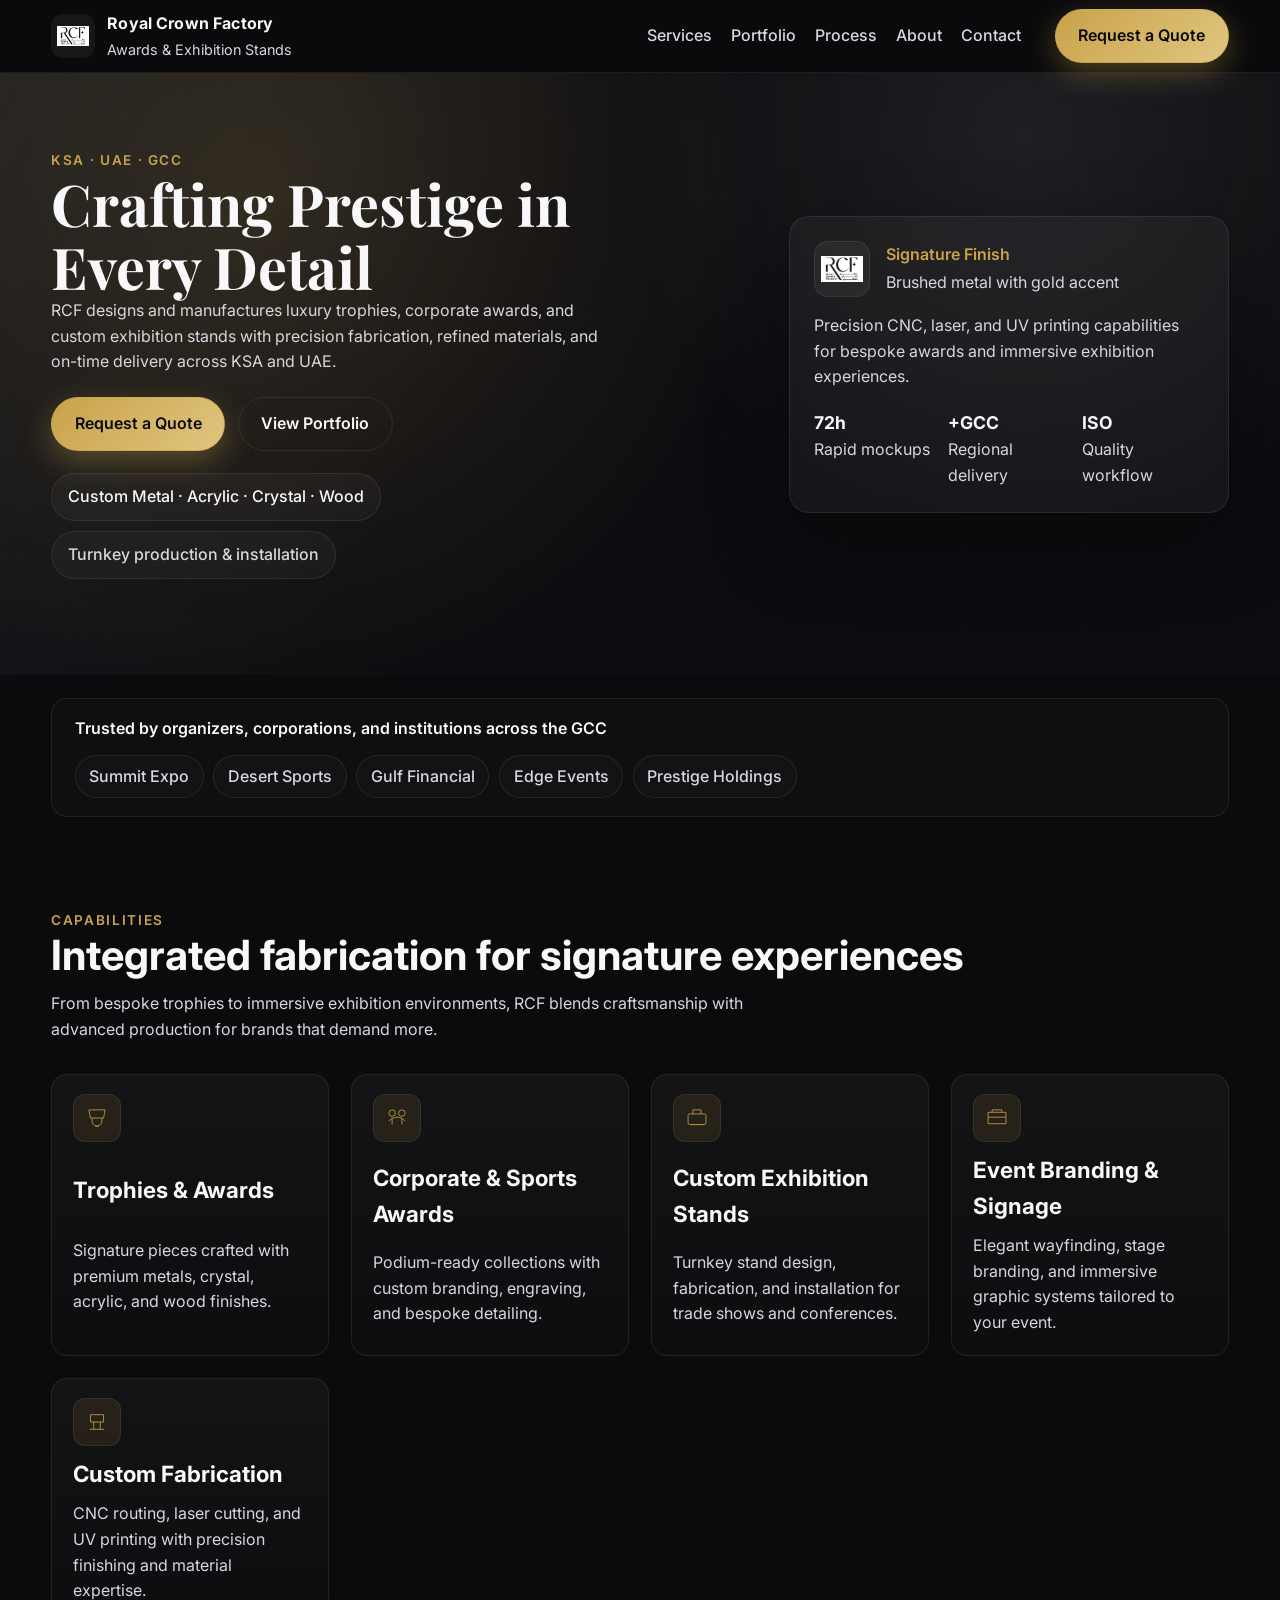
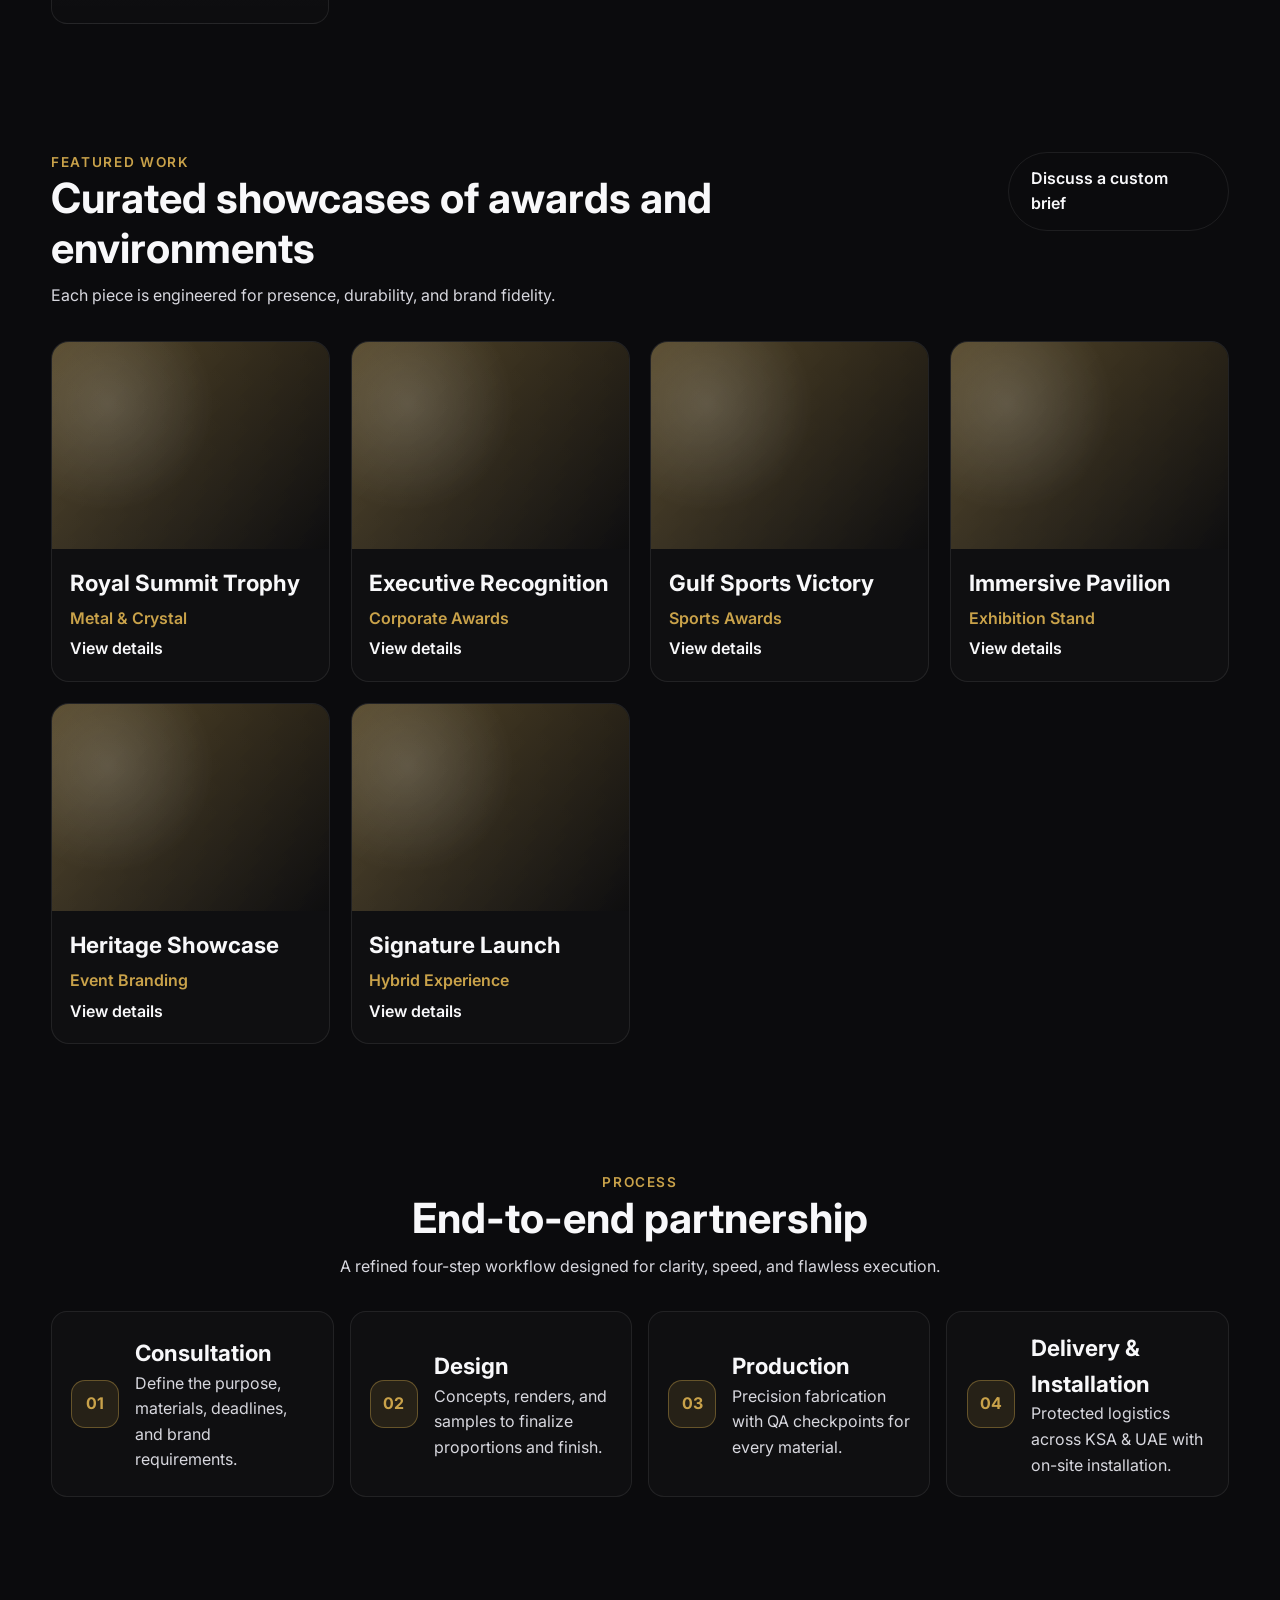
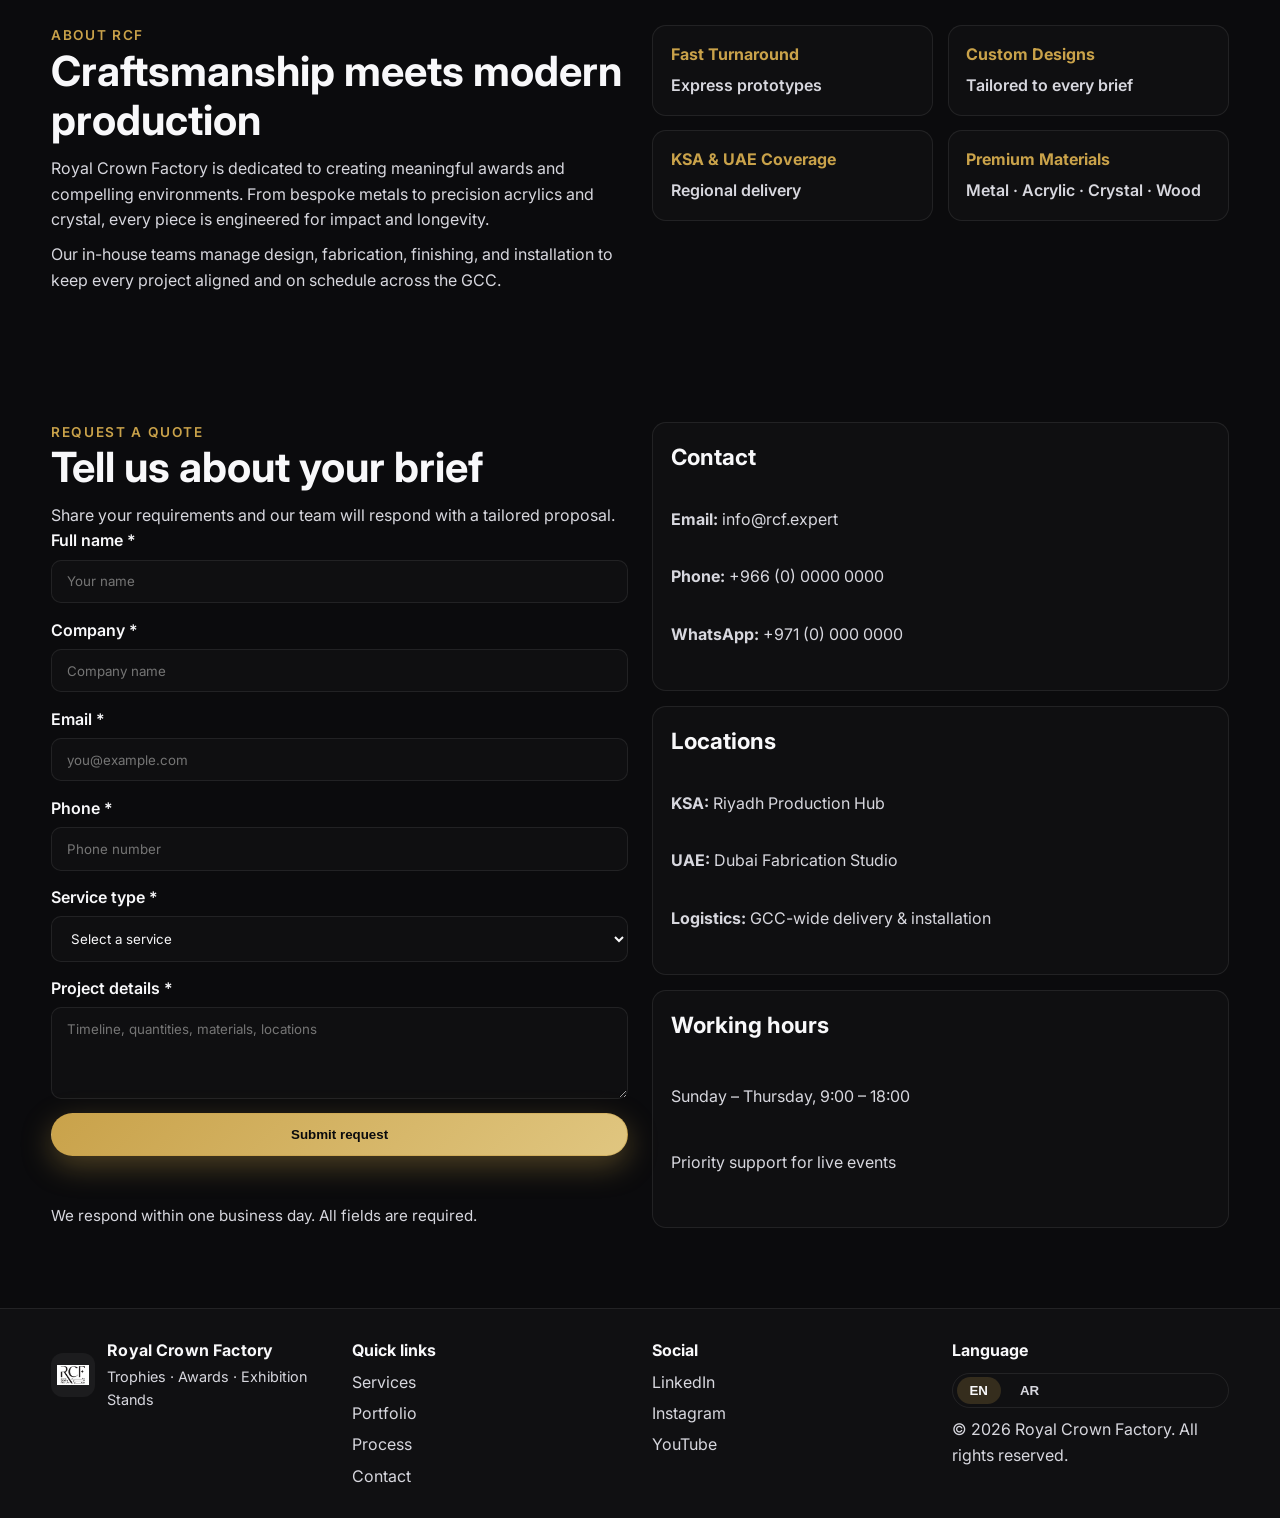
==== index.html @ 003d6a90 "Add files via upload" ====
<!DOCTYPE html>
<html lang="en">
<head>
  <meta charset="UTF-8">
  <meta name="viewport" content="width=device-width, initial-scale=1.0">
  <title>Royal Crown Factory | Premium Awards & Exhibition Stands</title>
  <meta name="description" content="Royal Crown Factory crafts luxury trophies, awards, and custom exhibition stands across KSA and UAE with precision fabrication.">
  <meta property="og:title" content="Royal Crown Factory">
  <meta property="og:description" content="Luxury trophies, awards, exhibition stands, and bespoke fabrication for prestigious brands.">
  <meta property="og:type" content="website">
  <link rel="preconnect" href="https://fonts.googleapis.com">
  <link rel="preconnect" href="https://fonts.gstatic.com" crossorigin>
  <link href="https://fonts.googleapis.com/css2?family=Inter:wght@400;500;600&family=Playfair+Display:wght@600;700&display=swap" rel="stylesheet">
  <link rel="stylesheet" href="styles.css">
</head>
<body>
  <header class="site-header" id="top">
    <div class="container nav-container">
      <div class="brand">
        <img src="logo_RCF.PNG" alt="Royal Crown Factory logo" class="brand__logo">
        <div class="brand__text">
          <span class="brand__name">Royal Crown Factory</span>
          <span class="brand__tagline">Awards & Exhibition Stands</span>
        </div>
      </div>
      <button class="nav-toggle" aria-expanded="false" aria-controls="primary-nav" aria-label="Toggle navigation">
        <span class="nav-toggle__bar"></span>
        <span class="nav-toggle__bar"></span>
        <span class="nav-toggle__bar"></span>
      </button>
      <nav class="primary-nav" id="primary-nav" aria-label="Main navigation">
        <ul class="nav__list">
          <li><a href="#services">Services</a></li>
          <li><a href="#portfolio">Portfolio</a></li>
          <li><a href="#process">Process</a></li>
          <li><a href="#about">About</a></li>
          <li><a href="#contact">Contact</a></li>
        </ul>
        <a class="btn btn--primary nav-cta" href="#contact">Request a Quote</a>
      </nav>
    </div>
    <div class="nav-overlay" hidden></div>
  </header>

  <main>
    <section class="hero">
      <div class="container hero__layout">
        <div class="hero__content">
          <div class="eyebrow">KSA · UAE · GCC</div>
          <h1>Crafting Prestige in Every Detail</h1>
          <p>RCF designs and manufactures luxury trophies, corporate awards, and custom exhibition stands with precision fabrication, refined materials, and on-time delivery across KSA and UAE.</p>
          <div class="hero__actions">
            <a href="#contact" class="btn btn--primary">Request a Quote</a>
            <a href="#portfolio" class="btn btn--ghost">View Portfolio</a>
          </div>
          <div class="hero__badges">
            <span class="badge">Custom Metal · Acrylic · Crystal · Wood</span>
            <span class="badge badge--muted">Turnkey production & installation</span>
          </div>
        </div>
        <div class="hero__visual">
          <div class="hero-card">
            <div class="hero-card__header">
              <div class="hero-card__logo">
                <img src="logo_RCF.PNG" alt="RCF mark">
              </div>
              <div>
                <p class="label">Signature Finish</p>
                <p class="subtext">Brushed metal with gold accent</p>
              </div>
            </div>
            <div class="hero-card__body">
              <p>Precision CNC, laser, and UV printing capabilities for bespoke awards and immersive exhibition experiences.</p>
              <div class="metrics">
                <div>
                  <span class="metric__value">72h</span>
                  <span class="metric__label">Rapid mockups</span>
                </div>
                <div>
                  <span class="metric__value">+GCC</span>
                  <span class="metric__label">Regional delivery</span>
                </div>
                <div>
                  <span class="metric__value">ISO</span>
                  <span class="metric__label">Quality workflow</span>
                </div>
              </div>
            </div>
          </div>
        </div>
      </div>
    </section>

    <section class="clients">
      <div class="container">
        <div class="clients__strip">
          <p class="clients__title">Trusted by organizers, corporations, and institutions across the GCC</p>
          <div class="clients__logos" aria-label="Client logos">
            <span class="logo-pill">Summit Expo</span>
            <span class="logo-pill">Desert Sports</span>
            <span class="logo-pill">Gulf Financial</span>
            <span class="logo-pill">Edge Events</span>
            <span class="logo-pill">Prestige Holdings</span>
          </div>
        </div>
      </div>
    </section>

    <section class="services" id="services">
      <div class="container section__header">
        <div>
          <p class="eyebrow">Capabilities</p>
          <h2>Integrated fabrication for signature experiences</h2>
          <p class="section__lede">From bespoke trophies to immersive exhibition environments, RCF blends craftsmanship with advanced production for brands that demand more.</p>
        </div>
      </div>
      <div class="container services__grid">
        <article class="service-card">
          <div class="service-icon" aria-hidden="true">
            <svg viewBox="0 0 64 64" role="presentation"><path d="M12 12h40l-4 20H16l-4-20z" fill="none" stroke="currentColor" stroke-width="2"/><path d="M20 32v8a12 12 0 0 0 24 0v-8" fill="none" stroke="currentColor" stroke-width="2"/><path d="M28 52h8" stroke="currentColor" stroke-width="2"/></svg>
          </div>
          <h3>Trophies & Awards</h3>
          <p>Signature pieces crafted with premium metals, crystal, acrylic, and wood finishes.</p>
        </article>
        <article class="service-card">
          <div class="service-icon" aria-hidden="true">
            <svg viewBox="0 0 64 64" role="presentation"><circle cx="20" cy="20" r="8" fill="none" stroke="currentColor" stroke-width="2"/><circle cx="44" cy="20" r="8" fill="none" stroke="currentColor" stroke-width="2"/><path d="M12 40c4-6 12-10 20-10s16 4 20 10" fill="none" stroke="currentColor" stroke-width="2"/><path d="M20 32v16m24-16v16" stroke="currentColor" stroke-width="2"/></svg>
          </div>
          <h3>Corporate & Sports Awards</h3>
          <p>Podium-ready collections with custom branding, engraving, and bespoke detailing.</p>
        </article>
        <article class="service-card">
          <div class="service-icon" aria-hidden="true">
            <svg viewBox="0 0 64 64" role="presentation"><rect x="10" y="22" width="44" height="26" rx="4" fill="none" stroke="currentColor" stroke-width="2"/><path d="M22 22V12h20v10" fill="none" stroke="currentColor" stroke-width="2"/><path d="M14 48h36v4H14z" fill="currentColor" opacity="0.12"/></svg>
          </div>
          <h3>Custom Exhibition Stands</h3>
          <p>Turnkey stand design, fabrication, and installation for trade shows and conferences.</p>
        </article>
        <article class="service-card">
          <div class="service-icon" aria-hidden="true">
            <svg viewBox="0 0 64 64" role="presentation"><path d="M10 18h44v28H10z" fill="none" stroke="currentColor" stroke-width="2"/><path d="M20 18v-6h24v6" fill="none" stroke="currentColor" stroke-width="2"/><path d="M10 30h44" stroke="currentColor" stroke-width="2"/></svg>
          </div>
          <h3>Event Branding & Signage</h3>
          <p>Elegant wayfinding, stage branding, and immersive graphic systems tailored to your event.</p>
        </article>
        <article class="service-card">
          <div class="service-icon" aria-hidden="true">
            <svg viewBox="0 0 64 64" role="presentation"><path d="M16 14h32v18H16z" fill="none" stroke="currentColor" stroke-width="2"/><path d="M24 32v18m16-18v18" stroke="currentColor" stroke-width="2"/><path d="M14 50h36" stroke="currentColor" stroke-width="2"/></svg>
          </div>
          <h3>Custom Fabrication</h3>
          <p>CNC routing, laser cutting, and UV printing with precision finishing and material expertise.</p>
        </article>
      </div>
    </section>

    <section class="portfolio" id="portfolio">
      <div class="container section__header">
        <div>
          <p class="eyebrow">Featured Work</p>
          <h2>Curated showcases of awards and environments</h2>
          <p class="section__lede">Each piece is engineered for presence, durability, and brand fidelity.</p>
        </div>
        <a class="btn btn--ghost" href="#contact">Discuss a custom brief</a>
      </div>
      <div class="container portfolio__grid">
        <article class="portfolio-card">
          <div class="portfolio-card__image" data-title="Royal Summit Trophy" aria-hidden="true"></div>
          <div class="portfolio-card__content">
            <h3>Royal Summit Trophy</h3>
            <p class="category">Metal & Crystal</p>
            <a href="#" class="link">View details</a>
          </div>
        </article>
        <article class="portfolio-card">
          <div class="portfolio-card__image" data-title="Executive Recognition" aria-hidden="true"></div>
          <div class="portfolio-card__content">
            <h3>Executive Recognition</h3>
            <p class="category">Corporate Awards</p>
            <a href="#" class="link">View details</a>
          </div>
        </article>
        <article class="portfolio-card">
          <div class="portfolio-card__image" data-title="Gulf Sports Victory" aria-hidden="true"></div>
          <div class="portfolio-card__content">
            <h3>Gulf Sports Victory</h3>
            <p class="category">Sports Awards</p>
            <a href="#" class="link">View details</a>
          </div>
        </article>
        <article class="portfolio-card">
          <div class="portfolio-card__image" data-title="Immersive Pavilion" aria-hidden="true"></div>
          <div class="portfolio-card__content">
            <h3>Immersive Pavilion</h3>
            <p class="category">Exhibition Stand</p>
            <a href="#" class="link">View details</a>
          </div>
        </article>
        <article class="portfolio-card">
          <div class="portfolio-card__image" data-title="Heritage Showcase" aria-hidden="true"></div>
          <div class="portfolio-card__content">
            <h3>Heritage Showcase</h3>
            <p class="category">Event Branding</p>
            <a href="#" class="link">View details</a>
          </div>
        </article>
        <article class="portfolio-card">
          <div class="portfolio-card__image" data-title="Signature Launch" aria-hidden="true"></div>
          <div class="portfolio-card__content">
            <h3>Signature Launch</h3>
            <p class="category">Hybrid Experience</p>
            <a href="#" class="link">View details</a>
          </div>
        </article>
      </div>
    </section>

    <section class="process" id="process">
      <div class="container section__header section__header--center">
        <div>
          <p class="eyebrow">Process</p>
          <h2>End-to-end partnership</h2>
          <p class="section__lede">A refined four-step workflow designed for clarity, speed, and flawless execution.</p>
        </div>
      </div>
      <div class="container process__timeline">
        <article class="process-step">
          <div class="step-number">01</div>
          <div class="step-body">
            <h3>Consultation</h3>
            <p>Define the purpose, materials, deadlines, and brand requirements.</p>
          </div>
        </article>
        <article class="process-step">
          <div class="step-number">02</div>
          <div class="step-body">
            <h3>Design</h3>
            <p>Concepts, renders, and samples to finalize proportions and finish.</p>
          </div>
        </article>
        <article class="process-step">
          <div class="step-number">03</div>
          <div class="step-body">
            <h3>Production</h3>
            <p>Precision fabrication with QA checkpoints for every material.</p>
          </div>
        </article>
        <article class="process-step">
          <div class="step-number">04</div>
          <div class="step-body">
            <h3>Delivery & Installation</h3>
            <p>Protected logistics across KSA & UAE with on-site installation.</p>
          </div>
        </article>
      </div>
    </section>

    <section class="about" id="about">
      <div class="container about__grid">
        <div>
          <p class="eyebrow">About RCF</p>
          <h2>Craftsmanship meets modern production</h2>
          <p class="section__lede">Royal Crown Factory is dedicated to creating meaningful awards and compelling environments. From bespoke metals to precision acrylics and crystal, every piece is engineered for impact and longevity.</p>
          <p class="section__lede">Our in-house teams manage design, fabrication, finishing, and installation to keep every project aligned and on schedule across the GCC.</p>
        </div>
        <div class="about__stats">
          <div class="stat-card">
            <span class="stat__label">Fast Turnaround</span>
            <span class="stat__value">Express prototypes</span>
          </div>
          <div class="stat-card">
            <span class="stat__label">Custom Designs</span>
            <span class="stat__value">Tailored to every brief</span>
          </div>
          <div class="stat-card">
            <span class="stat__label">KSA & UAE Coverage</span>
            <span class="stat__value">Regional delivery</span>
          </div>
          <div class="stat-card">
            <span class="stat__label">Premium Materials</span>
            <span class="stat__value">Metal · Acrylic · Crystal · Wood</span>
          </div>
        </div>
      </div>
    </section>

    <section class="contact" id="contact">
      <div class="container contact__grid">
        <div>
          <p class="eyebrow">Request a Quote</p>
          <h2>Tell us about your brief</h2>
          <p class="section__lede">Share your requirements and our team will respond with a tailored proposal.</p>
          <form id="quote-form" novalidate>
            <div class="form__group">
              <label for="name">Full name *</label>
              <input type="text" id="name" name="name" required placeholder="Your name">
            </div>
            <div class="form__group">
              <label for="company">Company *</label>
              <input type="text" id="company" name="company" required placeholder="Company name">
            </div>
            <div class="form__group">
              <label for="email">Email *</label>
              <input type="email" id="email" name="email" required placeholder="you@example.com">
            </div>
            <div class="form__group">
              <label for="phone">Phone *</label>
              <input type="tel" id="phone" name="phone" required placeholder="Phone number">
            </div>
            <div class="form__group">
              <label for="service">Service type *</label>
              <select id="service" name="service" required>
                <option value="">Select a service</option>
                <option>Trophies & Awards</option>
                <option>Corporate & Sports Awards</option>
                <option>Custom Exhibition Stands</option>
                <option>Event Branding & Signage</option>
                <option>Custom Fabrication</option>
              </select>
            </div>
            <div class="form__group">
              <label for="message">Project details *</label>
              <textarea id="message" name="message" rows="4" required placeholder="Timeline, quantities, materials, locations"></textarea>
            </div>
            <button type="submit" class="btn btn--primary">Submit request</button>
            <p class="form__status" role="status" aria-live="polite"></p>
            <p class="form__note">We respond within one business day. All fields are required.</p>
          </form>
        </div>
        <div class="contact__info">
          <div class="info-card">
            <h3>Contact</h3>
            <p><strong>Email:</strong> info@rcf.expert</p>
            <p><strong>Phone:</strong> +966 (0) 0000 0000</p>
            <p><strong>WhatsApp:</strong> +971 (0) 000 0000</p>
          </div>
          <div class="info-card">
            <h3>Locations</h3>
            <p><strong>KSA:</strong> Riyadh Production Hub</p>
            <p><strong>UAE:</strong> Dubai Fabrication Studio</p>
            <p><strong>Logistics:</strong> GCC-wide delivery & installation</p>
          </div>
          <div class="info-card">
            <h3>Working hours</h3>
            <p>Sunday – Thursday, 9:00 – 18:00</p>
            <p>Priority support for live events</p>
          </div>
        </div>
      </div>
    </section>
  </main>

  <footer class="footer">
    <div class="container footer__grid">
      <div class="brand brand--footer">
        <img src="logo_RCF.PNG" alt="RCF logo" class="brand__logo">
        <div class="brand__text">
          <span class="brand__name">Royal Crown Factory</span>
          <span class="brand__tagline">Trophies · Awards · Exhibition Stands</span>
        </div>
      </div>
      <div class="footer__links">
        <h3>Quick links</h3>
        <ul>
          <li><a href="#services">Services</a></li>
          <li><a href="#portfolio">Portfolio</a></li>
          <li><a href="#process">Process</a></li>
          <li><a href="#contact">Contact</a></li>
        </ul>
      </div>
      <div class="footer__links">
        <h3>Social</h3>
        <ul>
          <li><a href="#">LinkedIn</a></li>
          <li><a href="#">Instagram</a></li>
          <li><a href="#">YouTube</a></li>
        </ul>
      </div>
      <div class="footer__utility">
        <h3>Language</h3>
        <div class="language-toggle" role="group" aria-label="Language selection">
          <button type="button" class="lang active">EN</button>
          <button type="button" class="lang">AR</button>
        </div>
        <p class="copyright">© <span id="year"></span> Royal Crown Factory. All rights reserved.</p>
      </div>
    </div>
  </footer>

  <script src="main.js"></script>
</body>
</html>
---- styles.css ----
:root {
  --bg: #0b0b0d;
  --panel: rgba(255, 255, 255, 0.03);
  --panel-strong: rgba(255, 255, 255, 0.08);
  --text: #f8f8fa;
  --muted: #d7d7de;
  --soft: #f4f4f6;
  --accent: #c9a24a;
  --border: rgba(255, 255, 255, 0.08);
  --shadow: 0 30px 80px rgba(0, 0, 0, 0.4);
  --radius: 16px;
  --font-body: 'Inter', system-ui, -apple-system, sans-serif;
  --font-display: 'Playfair Display', 'Inter', serif;
}

* {
  box-sizing: border-box;
}

body {
  margin: 0;
  background: var(--bg);
  color: var(--text);
  font-family: var(--font-body);
  line-height: 1.6;
  -webkit-font-smoothing: antialiased;
}

a {
  color: inherit;
  text-decoration: none;
}

a:focus-visible,
button:focus-visible,
input:focus-visible,
select:focus-visible,
textarea:focus-visible {
  outline: 2px solid var(--accent);
  outline-offset: 2px;
}

img {
  max-width: 100%;
  height: auto;
  display: block;
}

.container {
  width: min(1200px, 92%);
  margin: 0 auto;
}

.section__header {
  display: flex;
  justify-content: space-between;
  align-items: flex-start;
  gap: 2rem;
  margin-bottom: 2rem;
}

.section__header--center {
  justify-content: center;
  text-align: center;
}

.section__lede {
  color: var(--muted);
  max-width: 720px;
  margin: 0.6rem 0 0;
}

h1, h2, h3 {
  color: var(--text);
  margin: 0;
}

h1 {
  font-family: var(--font-display);
  font-size: clamp(2.4rem, 3vw + 1.2rem, 3.6rem);
  line-height: 1.1;
}

h2 {
  font-size: clamp(1.8rem, 2vw + 1rem, 2.6rem);
  line-height: 1.2;
}

h3 {
  font-size: clamp(1.1rem, 1vw + 0.8rem, 1.4rem);
}

p {
  color: var(--muted);
  margin: 0;
}

.eyebrow {
  text-transform: uppercase;
  letter-spacing: 0.12em;
  font-size: 0.85rem;
  color: var(--accent);
  font-weight: 600;
}

.btn {
  display: inline-flex;
  align-items: center;
  justify-content: center;
  padding: 0.8rem 1.4rem;
  border-radius: 999px;
  font-weight: 600;
  border: 1px solid var(--border);
  color: var(--text);
  transition: transform 0.2s ease, border 0.2s ease, background 0.2s ease, box-shadow 0.2s ease;
}

.btn--primary {
  background: linear-gradient(135deg, var(--accent), #e0c680);
  color: #0b0b0d;
  border-color: rgba(201, 162, 74, 0.5);
  box-shadow: 0 10px 30px rgba(201, 162, 74, 0.35);
}

.btn--ghost {
  background: transparent;
  color: var(--text);
  border-color: var(--border);
}

.btn:hover {
  transform: translateY(-2px);
  border-color: rgba(201, 162, 74, 0.6);
}

.btn:active {
  transform: translateY(0);
}

.site-header {
  position: sticky;
  top: 0;
  z-index: 20;
  backdrop-filter: blur(10px);
  background: rgba(11, 11, 13, 0.8);
  border-bottom: 1px solid var(--border);
}

.nav-container {
  display: flex;
  align-items: center;
  justify-content: space-between;
  min-height: 72px;
  gap: 1rem;
}

.brand {
  display: flex;
  align-items: center;
  gap: 0.75rem;
}

.brand__logo {
  width: 44px;
  height: 44px;
  object-fit: contain;
  border-radius: 12px;
  background: rgba(255, 255, 255, 0.05);
  padding: 6px;
}

.brand__text {
  display: flex;
  flex-direction: column;
  gap: 0.1rem;
}

.brand__name {
  font-weight: 700;
  letter-spacing: 0.01em;
}

.brand__tagline {
  color: var(--muted);
  font-size: 0.9rem;
}

.primary-nav {
  display: flex;
  align-items: center;
  gap: 1.6rem;
}

.nav__list {
  display: flex;
  align-items: center;
  gap: 1.2rem;
  list-style: none;
  margin: 0;
  padding: 0;
}

.nav__list a {
  color: var(--muted);
  font-weight: 500;
}

.nav__list a:hover {
  color: var(--text);
}

.nav-cta {
  margin-left: 0.5rem;
}

.nav-toggle {
  background: transparent;
  border: 1px solid var(--border);
  border-radius: 12px;
  padding: 10px;
  display: none;
  flex-direction: column;
  gap: 5px;
  cursor: pointer;
  color: var(--text);
}

.nav-toggle__bar {
  width: 20px;
  height: 2px;
  background: currentColor;
  display: block;
}

.nav-overlay {
  position: fixed;
  inset: 0;
  background: rgba(0, 0, 0, 0.5);
  backdrop-filter: blur(2px);
  z-index: 15;
}

.hero {
  position: relative;
  overflow: hidden;
  padding: clamp(2.5rem, 6vw, 5rem) 0 clamp(3rem, 8vw, 6rem);
  background: radial-gradient(circle at 20% 20%, rgba(201, 162, 74, 0.16), transparent 45%),
    radial-gradient(circle at 80% 10%, rgba(255, 255, 255, 0.08), transparent 35%),
    linear-gradient(120deg, rgba(255, 255, 255, 0.06), transparent 40%),
    #0d0d11;
}

.hero::after {
  content: '';
  position: absolute;
  inset: 0;
  background-image: linear-gradient(90deg, rgba(255, 255, 255, 0.04) 1px, transparent 1px),
    linear-gradient(0deg, rgba(255, 255, 255, 0.04) 1px, transparent 1px);
  background-size: 120px 120px;
  opacity: 0.2;
  pointer-events: none;
}

.hero__layout {
  display: grid;
  grid-template-columns: repeat(auto-fit, minmax(280px, 1fr));
  gap: clamp(2rem, 3vw, 3rem);
  align-items: center;
  position: relative;
  z-index: 1;
}

.hero__content p {
  max-width: 640px;
}

.hero__actions {
  display: flex;
  flex-wrap: wrap;
  gap: 0.8rem;
  margin: 1.4rem 0;
}

.hero__badges {
  display: flex;
  gap: 0.6rem;
  flex-wrap: wrap;
}

.badge {
  padding: 0.65rem 1rem;
  border-radius: 999px;
  border: 1px solid var(--border);
  color: var(--text);
  background: rgba(255, 255, 255, 0.03);
  font-weight: 500;
}

.badge--muted {
  color: var(--muted);
}

.hero__visual {
  display: flex;
  justify-content: flex-end;
}

.hero-card {
  width: min(440px, 100%);
  background: rgba(255, 255, 255, 0.04);
  border: 1px solid var(--border);
  border-radius: 20px;
  padding: 1.5rem;
  box-shadow: var(--shadow);
  backdrop-filter: blur(6px);
}

.hero-card__header {
  display: flex;
  align-items: center;
  gap: 1rem;
  margin-bottom: 1rem;
}

.hero-card__logo {
  width: 56px;
  height: 56px;
  border-radius: 14px;
  border: 1px solid var(--border);
  display: grid;
  place-items: center;
  background: rgba(255, 255, 255, 0.05);
}

.hero-card__logo img {
  width: 42px;
  height: 42px;
  object-fit: contain;
}

.label {
  color: var(--accent);
  font-weight: 600;
  margin: 0;
}

.subtext {
  margin: 0.15rem 0 0;
}

.hero-card__body {
  display: flex;
  flex-direction: column;
  gap: 1.2rem;
}

.metrics {
  display: grid;
  grid-template-columns: repeat(auto-fit, minmax(120px, 1fr));
  gap: 0.8rem;
}

.metric__value {
  display: block;
  font-size: 1.1rem;
  font-weight: 700;
  color: var(--text);
}

.metric__label {
  color: var(--muted);
}

.clients {
  padding: 1.4rem 0 1.8rem;
}

.clients__strip {
  border: 1px solid var(--border);
  border-radius: 16px;
  padding: 1.1rem 1.4rem;
  background: rgba(255, 255, 255, 0.02);
  display: flex;
  flex-wrap: wrap;
  gap: 0.8rem 1rem;
  align-items: center;
}

.clients__title {
  font-weight: 600;
  color: var(--text);
}

.clients__logos {
  display: flex;
  gap: 0.6rem;
  flex-wrap: wrap;
}

.logo-pill {
  padding: 0.5rem 0.85rem;
  border-radius: 999px;
  border: 1px solid var(--border);
  color: var(--muted);
  background: rgba(255, 255, 255, 0.02);
  font-weight: 500;
}

.services {
  padding: clamp(2.4rem, 6vw, 4rem) 0;
}

.services__grid {
  display: grid;
  grid-template-columns: repeat(auto-fit, minmax(220px, 1fr));
  gap: 1.4rem;
}

.service-card {
  border: 1px solid var(--border);
  border-radius: 16px;
  padding: 1.2rem 1.3rem;
  background: linear-gradient(180deg, rgba(255, 255, 255, 0.04), rgba(255, 255, 255, 0.01));
  display: grid;
  gap: 0.6rem;
  transition: transform 0.2s ease, border 0.2s ease;
}

.service-card:hover {
  transform: translateY(-4px);
  border-color: rgba(201, 162, 74, 0.4);
}

.service-icon {
  width: 48px;
  height: 48px;
  border-radius: 12px;
  border: 1px solid var(--border);
  display: grid;
  place-items: center;
  color: var(--accent);
  background: rgba(201, 162, 74, 0.1);
}

.service-icon svg {
  width: 26px;
  height: 26px;
}

.portfolio {
  padding: clamp(2.4rem, 6vw, 4rem) 0;
}

.portfolio__grid {
  display: grid;
  grid-template-columns: repeat(auto-fit, minmax(240px, 1fr));
  gap: 1.3rem;
}

.portfolio-card {
  border: 1px solid var(--border);
  border-radius: 18px;
  overflow: hidden;
  background: rgba(255, 255, 255, 0.02);
  transition: transform 0.25s ease, box-shadow 0.25s ease, border 0.25s ease;
  position: relative;
}

.portfolio-card__image {
  aspect-ratio: 4 / 3;
  background: linear-gradient(135deg, rgba(201, 162, 74, 0.35), rgba(11, 11, 13, 0.8)),
    linear-gradient(45deg, rgba(255, 255, 255, 0.08), rgba(255, 255, 255, 0));
  position: relative;
}

.portfolio-card__image::before {
  content: attr(data-title);
  position: absolute;
  inset: 0;
  display: flex;
  align-items: flex-end;
  padding: 1rem;
  background: linear-gradient(180deg, transparent, rgba(11, 11, 13, 0.8));
  color: var(--text);
  font-weight: 700;
  opacity: 0;
  transition: opacity 0.25s ease;
}

.portfolio-card__image::after {
  content: '';
  position: absolute;
  inset: 0;
  background: radial-gradient(circle at 20% 30%, rgba(255, 255, 255, 0.15), transparent 40%);
  mix-blend-mode: screen;
}

.portfolio-card__content {
  padding: 1rem 1.1rem 1.2rem;
  display: grid;
  gap: 0.3rem;
}

.portfolio-card:hover {
  transform: translateY(-6px);
  border-color: rgba(201, 162, 74, 0.45);
  box-shadow: 0 20px 50px rgba(0, 0, 0, 0.35);
}

.portfolio-card:hover .portfolio-card__image::before {
  opacity: 1;
}

.category {
  font-weight: 600;
  color: var(--accent);
}

.link {
  color: var(--text);
  font-weight: 600;
  display: inline-flex;
  align-items: center;
  gap: 0.3rem;
}

.process {
  padding: clamp(2.4rem, 6vw, 4rem) 0;
}

.process__timeline {
  display: grid;
  grid-template-columns: repeat(auto-fit, minmax(260px, 1fr));
  gap: 1rem;
}

.process-step {
  display: grid;
  grid-template-columns: auto 1fr;
  gap: 1rem;
  align-items: center;
  padding: 1.1rem 1.2rem;
  border: 1px solid var(--border);
  border-radius: 16px;
  background: rgba(255, 255, 255, 0.02);
}

.step-number {
  width: 48px;
  height: 48px;
  border-radius: 14px;
  background: rgba(201, 162, 74, 0.12);
  border: 1px solid rgba(201, 162, 74, 0.4);
  color: var(--accent);
  display: grid;
  place-items: center;
  font-weight: 700;
}

.about {
  padding: clamp(2.4rem, 6vw, 4rem) 0;
}

.about__grid {
  display: grid;
  grid-template-columns: repeat(auto-fit, minmax(280px, 1fr));
  gap: 1.5rem;
  align-items: start;
}

.about__stats {
  display: grid;
  grid-template-columns: repeat(auto-fit, minmax(220px, 1fr));
  gap: 0.9rem;
}

.stat-card {
  border: 1px solid var(--border);
  border-radius: 14px;
  padding: 1rem 1.1rem;
  background: rgba(255, 255, 255, 0.02);
  display: grid;
  gap: 0.35rem;
}

.stat__label {
  color: var(--accent);
  font-weight: 700;
}

.stat__value {
  color: var(--muted);
  font-weight: 600;
}

.contact {
  padding: clamp(2.4rem, 6vw, 4rem) 0 clamp(3rem, 8vw, 5rem);
}

.contact__grid {
  display: grid;
  grid-template-columns: repeat(auto-fit, minmax(300px, 1fr));
  gap: 1.5rem;
}

form {
  display: grid;
  gap: 0.9rem;
}

.form__status {
  min-height: 1.2em;
  color: var(--accent);
  font-weight: 700;
}

.form__status.error {
  color: #ffb3b3;
}

.form__status.success {
  color: var(--accent);
}

.form__group {
  display: grid;
  gap: 0.35rem;
}

label {
  font-weight: 600;
  color: var(--text);
}

input,
select,
textarea {
  background: rgba(255, 255, 255, 0.02);
  border: 1px solid var(--border);
  border-radius: 10px;
  padding: 0.8rem 0.9rem;
  color: var(--text);
  font-family: var(--font-body);
}

.has-error {
  border-color: #ffb3b3;
}

textarea {
  resize: vertical;
}

.form__note {
  color: var(--muted);
  font-size: 0.95rem;
}

.contact__info {
  display: grid;
  gap: 0.9rem;
}

.info-card {
  border: 1px solid var(--border);
  border-radius: 14px;
  padding: 1rem 1.1rem;
  background: rgba(255, 255, 255, 0.02);
  display: grid;
  gap: 0.35rem;
}

.footer {
  border-top: 1px solid var(--border);
  padding: 1.8rem 0;
  background: rgba(255, 255, 255, 0.02);
}

.footer__grid {
  display: grid;
  grid-template-columns: repeat(auto-fit, minmax(200px, 1fr));
  gap: 1.5rem;
  align-items: start;
}

.footer__links ul {
  list-style: none;
  margin: 0.4rem 0 0;
  padding: 0;
  display: grid;
  gap: 0.35rem;
}

.footer__links a {
  color: var(--muted);
}

.language-toggle {
  display: inline-flex;
  gap: 0.4rem;
  border: 1px solid var(--border);
  border-radius: 999px;
  padding: 0.2rem;
}

.lang {
  background: transparent;
  border: none;
  color: var(--muted);
  padding: 0.35rem 0.8rem;
  border-radius: 999px;
  cursor: pointer;
  font-weight: 600;
}

.lang.active {
  background: rgba(201, 162, 74, 0.2);
  color: var(--text);
}

.footer__utility {
  display: grid;
  gap: 0.6rem;
}

.footer h3 {
  font-size: 1rem;
}

@media (max-width: 900px) {
  .primary-nav {
    position: fixed;
    right: 1rem;
    top: 80px;
    width: calc(100% - 2rem);
    max-width: 360px;
    background: rgba(17, 17, 22, 0.95);
    border: 1px solid var(--border);
    border-radius: 18px;
    padding: 1.2rem;
    flex-direction: column;
    align-items: flex-start;
    gap: 1rem;
    box-shadow: var(--shadow);
    transform: translateY(-20px);
    opacity: 0;
    pointer-events: none;
    transition: opacity 0.2s ease, transform 0.2s ease;
    z-index: 20;
  }

  .primary-nav.open {
    opacity: 1;
    transform: translateY(0);
    pointer-events: auto;
  }

  .nav__list {
    flex-direction: column;
    align-items: flex-start;
    gap: 0.8rem;
  }

  .nav-cta {
    align-self: stretch;
    width: 100%;
    justify-content: center;
  }

  .nav-toggle {
    display: inline-flex;
  }
}

@media (max-width: 720px) {
  .section__header {
    flex-direction: column;
  }

  .clients__strip {
    flex-direction: column;
    align-items: flex-start;
  }

  .hero__actions {
    flex-direction: column;
    align-items: flex-start;
  }
}

@media (max-width: 520px) {
  .brand__logo {
    width: 38px;
    height: 38px;
  }

  .hero-card {
    padding: 1.2rem;
  }

  input,
  select,
  textarea {
    font-size: 0.98rem;
  }
}
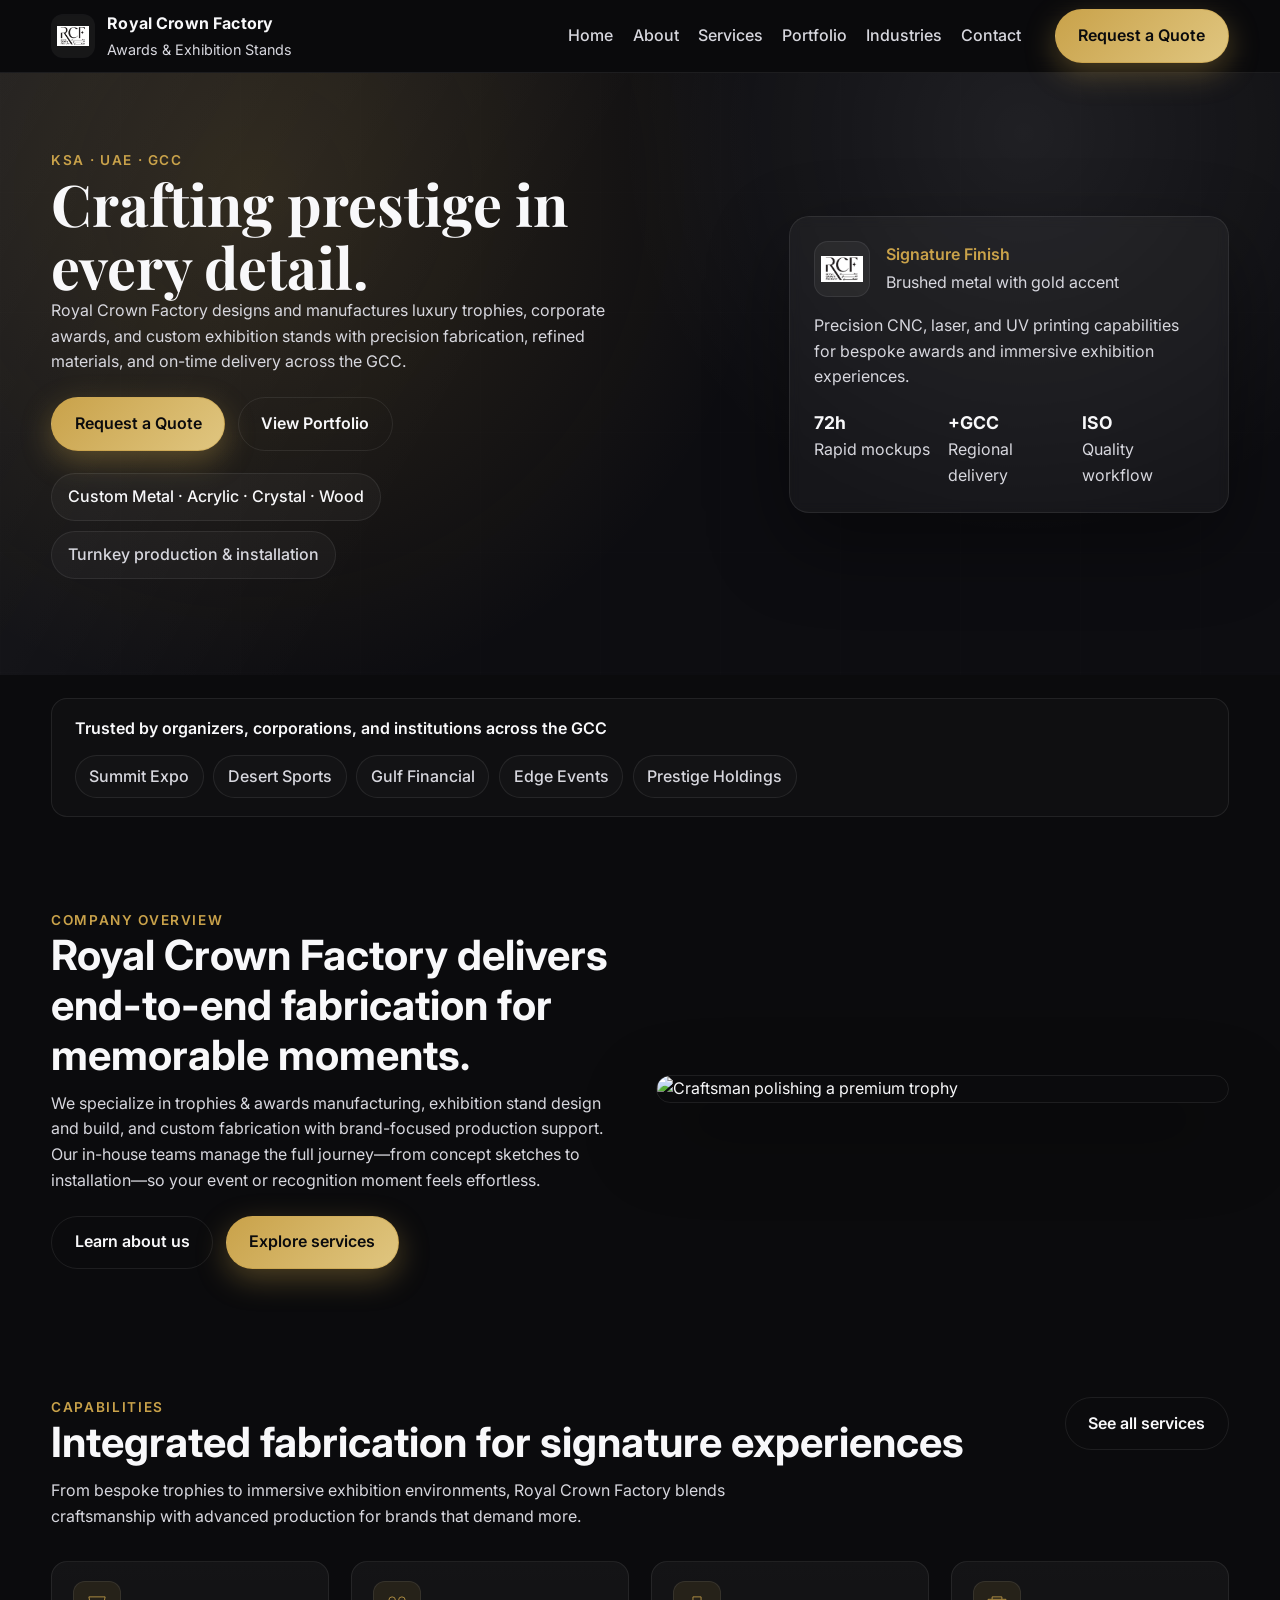
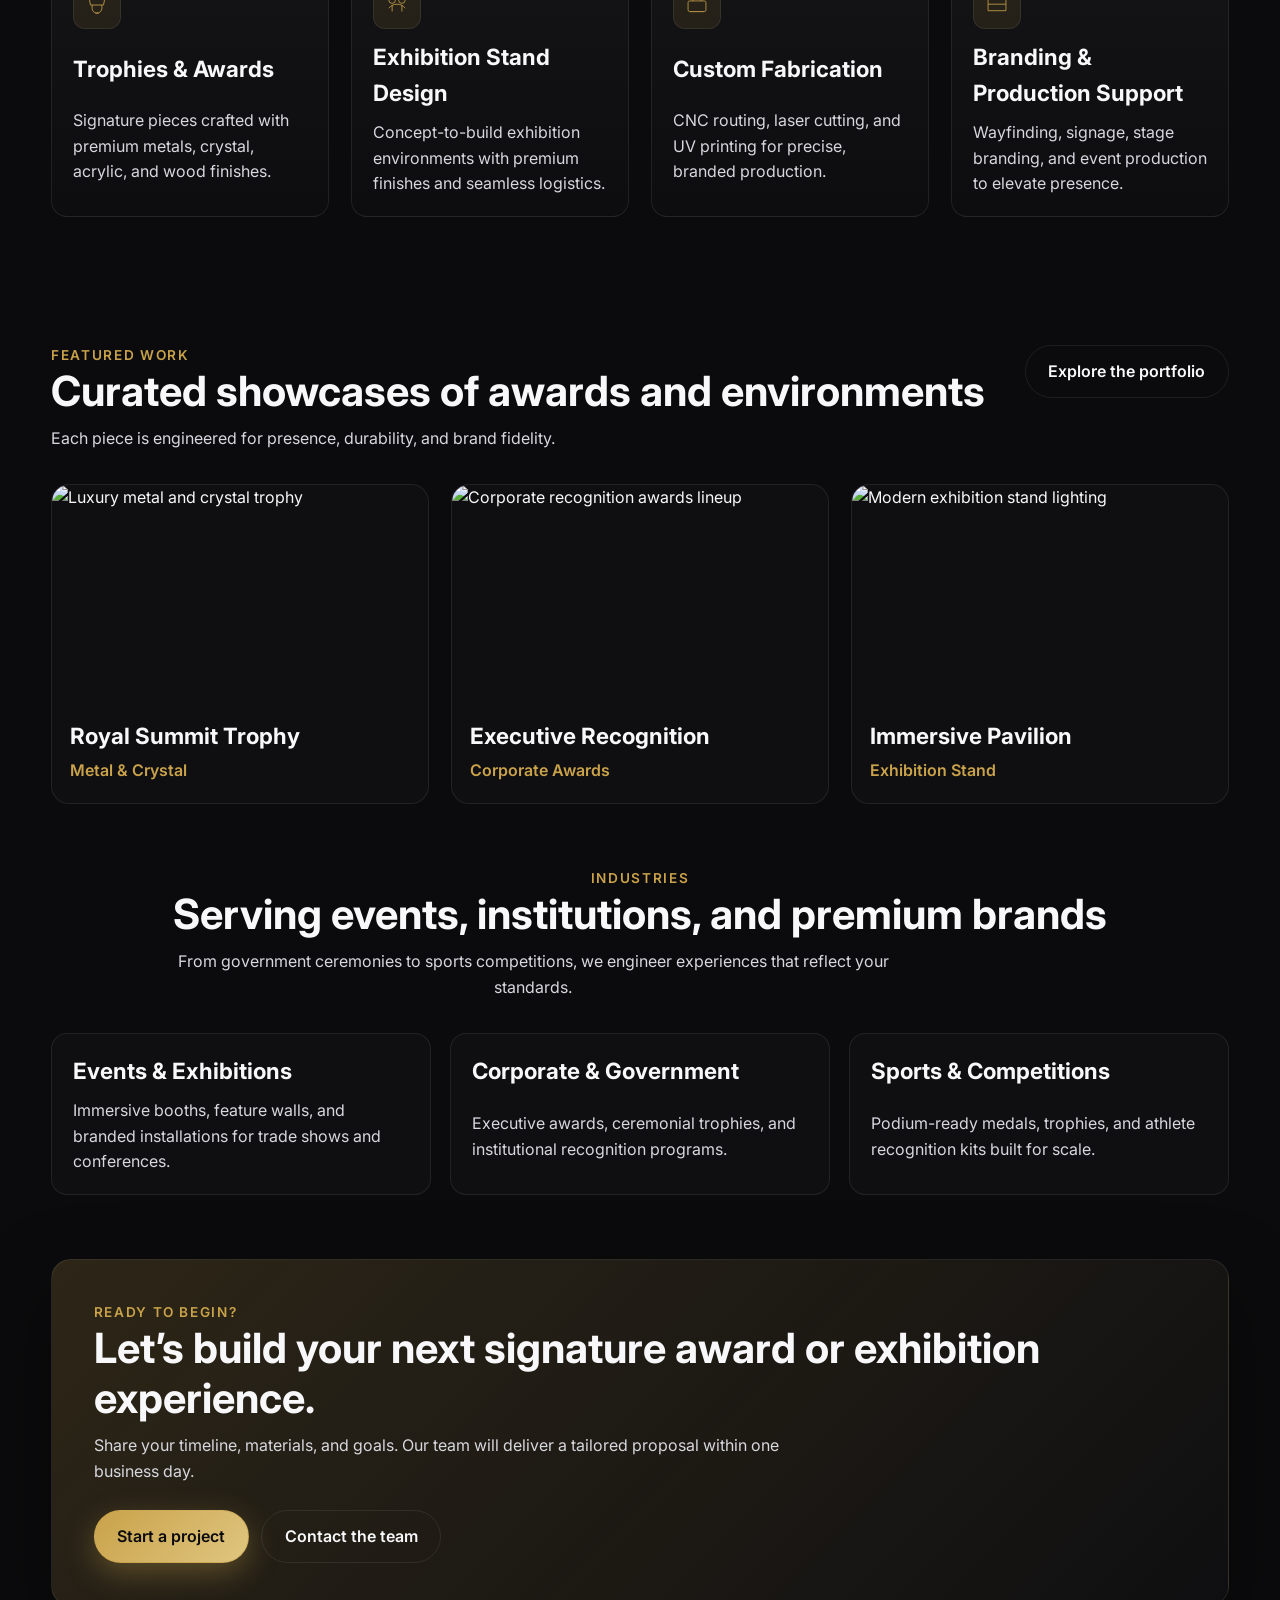
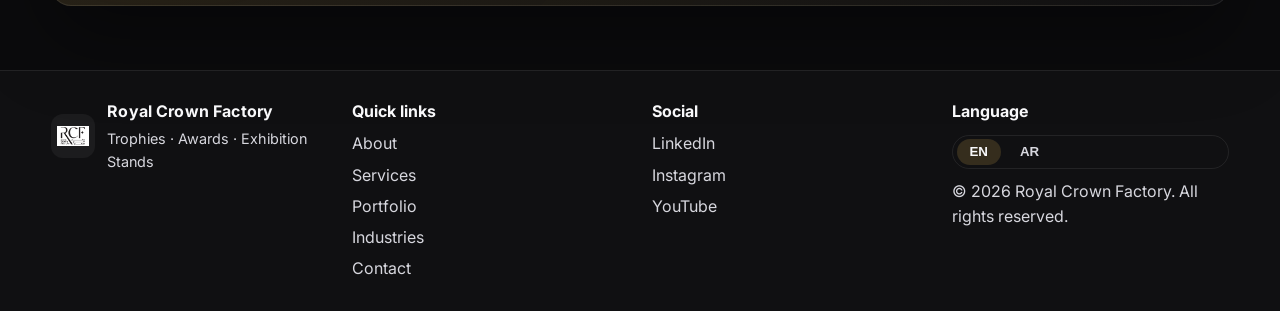
==== commit b05b88e1: "Build multi-page Royal Crown Factory site" ====
--- a/index.html
+++ b/index.html
@@ -1,391 +1,281 @@
-<!DOCTYPE html>
-<html lang="en">
-<head>
-  <meta charset="UTF-8">
-  <meta name="viewport" content="width=device-width, initial-scale=1.0">
-  <title>Royal Crown Factory | Premium Awards & Exhibition Stands</title>
-  <meta name="description" content="Royal Crown Factory crafts luxury trophies, awards, and custom exhibition stands across KSA and UAE with precision fabrication.">
-  <meta property="og:title" content="Royal Crown Factory">
-  <meta property="og:description" content="Luxury trophies, awards, exhibition stands, and bespoke fabrication for prestigious brands.">
-  <meta property="og:type" content="website">
-  <link rel="preconnect" href="https://fonts.googleapis.com">
-  <link rel="preconnect" href="https://fonts.gstatic.com" crossorigin>
-  <link href="https://fonts.googleapis.com/css2?family=Inter:wght@400;500;600&family=Playfair+Display:wght@600;700&display=swap" rel="stylesheet">
-  <link rel="stylesheet" href="styles.css">
-</head>
-<body>
-  <header class="site-header" id="top">
-    <div class="container nav-container">
-      <div class="brand">
-        <img src="logo_RCF.PNG" alt="Royal Crown Factory logo" class="brand__logo">
-        <div class="brand__text">
-          <span class="brand__name">Royal Crown Factory</span>
-          <span class="brand__tagline">Awards & Exhibition Stands</span>
-        </div>
-      </div>
-      <button class="nav-toggle" aria-expanded="false" aria-controls="primary-nav" aria-label="Toggle navigation">
-        <span class="nav-toggle__bar"></span>
-        <span class="nav-toggle__bar"></span>
-        <span class="nav-toggle__bar"></span>
-      </button>
-      <nav class="primary-nav" id="primary-nav" aria-label="Main navigation">
-        <ul class="nav__list">
-          <li><a href="#services">Services</a></li>
-          <li><a href="#portfolio">Portfolio</a></li>
-          <li><a href="#process">Process</a></li>
-          <li><a href="#about">About</a></li>
-          <li><a href="#contact">Contact</a></li>
-        </ul>
-        <a class="btn btn--primary nav-cta" href="#contact">Request a Quote</a>
-      </nav>
-    </div>
-    <div class="nav-overlay" hidden></div>
-  </header>
-
-  <main>
-    <section class="hero">
-      <div class="container hero__layout">
-        <div class="hero__content">
-          <div class="eyebrow">KSA · UAE · GCC</div>
-          <h1>Crafting Prestige in Every Detail</h1>
-          <p>RCF designs and manufactures luxury trophies, corporate awards, and custom exhibition stands with precision fabrication, refined materials, and on-time delivery across KSA and UAE.</p>
-          <div class="hero__actions">
-            <a href="#contact" class="btn btn--primary">Request a Quote</a>
-            <a href="#portfolio" class="btn btn--ghost">View Portfolio</a>
-          </div>
-          <div class="hero__badges">
-            <span class="badge">Custom Metal · Acrylic · Crystal · Wood</span>
-            <span class="badge badge--muted">Turnkey production & installation</span>
-          </div>
-        </div>
-        <div class="hero__visual">
-          <div class="hero-card">
-            <div class="hero-card__header">
-              <div class="hero-card__logo">
-                <img src="logo_RCF.PNG" alt="RCF mark">
-              </div>
-              <div>
-                <p class="label">Signature Finish</p>
-                <p class="subtext">Brushed metal with gold accent</p>
-              </div>
-            </div>
-            <div class="hero-card__body">
-              <p>Precision CNC, laser, and UV printing capabilities for bespoke awards and immersive exhibition experiences.</p>
-              <div class="metrics">
-                <div>
-                  <span class="metric__value">72h</span>
-                  <span class="metric__label">Rapid mockups</span>
-                </div>
-                <div>
-                  <span class="metric__value">+GCC</span>
-                  <span class="metric__label">Regional delivery</span>
-                </div>
-                <div>
-                  <span class="metric__value">ISO</span>
-                  <span class="metric__label">Quality workflow</span>
-                </div>
-              </div>
-            </div>
-          </div>
-        </div>
-      </div>
-    </section>
-
-    <section class="clients">
-      <div class="container">
-        <div class="clients__strip">
-          <p class="clients__title">Trusted by organizers, corporations, and institutions across the GCC</p>
-          <div class="clients__logos" aria-label="Client logos">
-            <span class="logo-pill">Summit Expo</span>
-            <span class="logo-pill">Desert Sports</span>
-            <span class="logo-pill">Gulf Financial</span>
-            <span class="logo-pill">Edge Events</span>
-            <span class="logo-pill">Prestige Holdings</span>
-          </div>
-        </div>
-      </div>
-    </section>
-
-    <section class="services" id="services">
-      <div class="container section__header">
-        <div>
-          <p class="eyebrow">Capabilities</p>
-          <h2>Integrated fabrication for signature experiences</h2>
-          <p class="section__lede">From bespoke trophies to immersive exhibition environments, RCF blends craftsmanship with advanced production for brands that demand more.</p>
-        </div>
-      </div>
-      <div class="container services__grid">
-        <article class="service-card">
-          <div class="service-icon" aria-hidden="true">
-            <svg viewBox="0 0 64 64" role="presentation"><path d="M12 12h40l-4 20H16l-4-20z" fill="none" stroke="currentColor" stroke-width="2"/><path d="M20 32v8a12 12 0 0 0 24 0v-8" fill="none" stroke="currentColor" stroke-width="2"/><path d="M28 52h8" stroke="currentColor" stroke-width="2"/></svg>
-          </div>
-          <h3>Trophies & Awards</h3>
-          <p>Signature pieces crafted with premium metals, crystal, acrylic, and wood finishes.</p>
-        </article>
-        <article class="service-card">
-          <div class="service-icon" aria-hidden="true">
-            <svg viewBox="0 0 64 64" role="presentation"><circle cx="20" cy="20" r="8" fill="none" stroke="currentColor" stroke-width="2"/><circle cx="44" cy="20" r="8" fill="none" stroke="currentColor" stroke-width="2"/><path d="M12 40c4-6 12-10 20-10s16 4 20 10" fill="none" stroke="currentColor" stroke-width="2"/><path d="M20 32v16m24-16v16" stroke="currentColor" stroke-width="2"/></svg>
-          </div>
-          <h3>Corporate & Sports Awards</h3>
-          <p>Podium-ready collections with custom branding, engraving, and bespoke detailing.</p>
-        </article>
-        <article class="service-card">
-          <div class="service-icon" aria-hidden="true">
-            <svg viewBox="0 0 64 64" role="presentation"><rect x="10" y="22" width="44" height="26" rx="4" fill="none" stroke="currentColor" stroke-width="2"/><path d="M22 22V12h20v10" fill="none" stroke="currentColor" stroke-width="2"/><path d="M14 48h36v4H14z" fill="currentColor" opacity="0.12"/></svg>
-          </div>
-          <h3>Custom Exhibition Stands</h3>
-          <p>Turnkey stand design, fabrication, and installation for trade shows and conferences.</p>
-        </article>
-        <article class="service-card">
-          <div class="service-icon" aria-hidden="true">
-            <svg viewBox="0 0 64 64" role="presentation"><path d="M10 18h44v28H10z" fill="none" stroke="currentColor" stroke-width="2"/><path d="M20 18v-6h24v6" fill="none" stroke="currentColor" stroke-width="2"/><path d="M10 30h44" stroke="currentColor" stroke-width="2"/></svg>
-          </div>
-          <h3>Event Branding & Signage</h3>
-          <p>Elegant wayfinding, stage branding, and immersive graphic systems tailored to your event.</p>
-        </article>
-        <article class="service-card">
-          <div class="service-icon" aria-hidden="true">
-            <svg viewBox="0 0 64 64" role="presentation"><path d="M16 14h32v18H16z" fill="none" stroke="currentColor" stroke-width="2"/><path d="M24 32v18m16-18v18" stroke="currentColor" stroke-width="2"/><path d="M14 50h36" stroke="currentColor" stroke-width="2"/></svg>
-          </div>
-          <h3>Custom Fabrication</h3>
-          <p>CNC routing, laser cutting, and UV printing with precision finishing and material expertise.</p>
-        </article>
-      </div>
-    </section>
-
-    <section class="portfolio" id="portfolio">
-      <div class="container section__header">
-        <div>
-          <p class="eyebrow">Featured Work</p>
-          <h2>Curated showcases of awards and environments</h2>
-          <p class="section__lede">Each piece is engineered for presence, durability, and brand fidelity.</p>
-        </div>
-        <a class="btn btn--ghost" href="#contact">Discuss a custom brief</a>
-      </div>
-      <div class="container portfolio__grid">
-        <article class="portfolio-card">
-          <div class="portfolio-card__image" data-title="Royal Summit Trophy" aria-hidden="true"></div>
-          <div class="portfolio-card__content">
-            <h3>Royal Summit Trophy</h3>
-            <p class="category">Metal & Crystal</p>
-            <a href="#" class="link">View details</a>
-          </div>
-        </article>
-        <article class="portfolio-card">
-          <div class="portfolio-card__image" data-title="Executive Recognition" aria-hidden="true"></div>
-          <div class="portfolio-card__content">
-            <h3>Executive Recognition</h3>
-            <p class="category">Corporate Awards</p>
-            <a href="#" class="link">View details</a>
-          </div>
-        </article>
-        <article class="portfolio-card">
-          <div class="portfolio-card__image" data-title="Gulf Sports Victory" aria-hidden="true"></div>
-          <div class="portfolio-card__content">
-            <h3>Gulf Sports Victory</h3>
-            <p class="category">Sports Awards</p>
-            <a href="#" class="link">View details</a>
-          </div>
-        </article>
-        <article class="portfolio-card">
-          <div class="portfolio-card__image" data-title="Immersive Pavilion" aria-hidden="true"></div>
-          <div class="portfolio-card__content">
-            <h3>Immersive Pavilion</h3>
-            <p class="category">Exhibition Stand</p>
-            <a href="#" class="link">View details</a>
-          </div>
-        </article>
-        <article class="portfolio-card">
-          <div class="portfolio-card__image" data-title="Heritage Showcase" aria-hidden="true"></div>
-          <div class="portfolio-card__content">
-            <h3>Heritage Showcase</h3>
-            <p class="category">Event Branding</p>
-            <a href="#" class="link">View details</a>
-          </div>
-        </article>
-        <article class="portfolio-card">
-          <div class="portfolio-card__image" data-title="Signature Launch" aria-hidden="true"></div>
-          <div class="portfolio-card__content">
-            <h3>Signature Launch</h3>
-            <p class="category">Hybrid Experience</p>
-            <a href="#" class="link">View details</a>
-          </div>
-        </article>
-      </div>
-    </section>
-
-    <section class="process" id="process">
-      <div class="container section__header section__header--center">
-        <div>
-          <p class="eyebrow">Process</p>
-          <h2>End-to-end partnership</h2>
-          <p class="section__lede">A refined four-step workflow designed for clarity, speed, and flawless execution.</p>
-        </div>
-      </div>
-      <div class="container process__timeline">
-        <article class="process-step">
-          <div class="step-number">01</div>
-          <div class="step-body">
-            <h3>Consultation</h3>
-            <p>Define the purpose, materials, deadlines, and brand requirements.</p>
-          </div>
-        </article>
-        <article class="process-step">
-          <div class="step-number">02</div>
-          <div class="step-body">
-            <h3>Design</h3>
-            <p>Concepts, renders, and samples to finalize proportions and finish.</p>
-          </div>
-        </article>
-        <article class="process-step">
-          <div class="step-number">03</div>
-          <div class="step-body">
-            <h3>Production</h3>
-            <p>Precision fabrication with QA checkpoints for every material.</p>
-          </div>
-        </article>
-        <article class="process-step">
-          <div class="step-number">04</div>
-          <div class="step-body">
-            <h3>Delivery & Installation</h3>
-            <p>Protected logistics across KSA & UAE with on-site installation.</p>
-          </div>
-        </article>
-      </div>
-    </section>
-
-    <section class="about" id="about">
-      <div class="container about__grid">
-        <div>
-          <p class="eyebrow">About RCF</p>
-          <h2>Craftsmanship meets modern production</h2>
-          <p class="section__lede">Royal Crown Factory is dedicated to creating meaningful awards and compelling environments. From bespoke metals to precision acrylics and crystal, every piece is engineered for impact and longevity.</p>
-          <p class="section__lede">Our in-house teams manage design, fabrication, finishing, and installation to keep every project aligned and on schedule across the GCC.</p>
-        </div>
-        <div class="about__stats">
-          <div class="stat-card">
-            <span class="stat__label">Fast Turnaround</span>
-            <span class="stat__value">Express prototypes</span>
-          </div>
-          <div class="stat-card">
-            <span class="stat__label">Custom Designs</span>
-            <span class="stat__value">Tailored to every brief</span>
-          </div>
-          <div class="stat-card">
-            <span class="stat__label">KSA & UAE Coverage</span>
-            <span class="stat__value">Regional delivery</span>
-          </div>
-          <div class="stat-card">
-            <span class="stat__label">Premium Materials</span>
-            <span class="stat__value">Metal · Acrylic · Crystal · Wood</span>
-          </div>
-        </div>
-      </div>
-    </section>
-
-    <section class="contact" id="contact">
-      <div class="container contact__grid">
-        <div>
-          <p class="eyebrow">Request a Quote</p>
-          <h2>Tell us about your brief</h2>
-          <p class="section__lede">Share your requirements and our team will respond with a tailored proposal.</p>
-          <form id="quote-form" novalidate>
-            <div class="form__group">
-              <label for="name">Full name *</label>
-              <input type="text" id="name" name="name" required placeholder="Your name">
-            </div>
-            <div class="form__group">
-              <label for="company">Company *</label>
-              <input type="text" id="company" name="company" required placeholder="Company name">
-            </div>
-            <div class="form__group">
-              <label for="email">Email *</label>
-              <input type="email" id="email" name="email" required placeholder="you@example.com">
-            </div>
-            <div class="form__group">
-              <label for="phone">Phone *</label>
-              <input type="tel" id="phone" name="phone" required placeholder="Phone number">
-            </div>
-            <div class="form__group">
-              <label for="service">Service type *</label>
-              <select id="service" name="service" required>
-                <option value="">Select a service</option>
-                <option>Trophies & Awards</option>
-                <option>Corporate & Sports Awards</option>
-                <option>Custom Exhibition Stands</option>
-                <option>Event Branding & Signage</option>
-                <option>Custom Fabrication</option>
-              </select>
-            </div>
-            <div class="form__group">
-              <label for="message">Project details *</label>
-              <textarea id="message" name="message" rows="4" required placeholder="Timeline, quantities, materials, locations"></textarea>
-            </div>
-            <button type="submit" class="btn btn--primary">Submit request</button>
-            <p class="form__status" role="status" aria-live="polite"></p>
-            <p class="form__note">We respond within one business day. All fields are required.</p>
-          </form>
-        </div>
-        <div class="contact__info">
-          <div class="info-card">
-            <h3>Contact</h3>
-            <p><strong>Email:</strong> info@rcf.expert</p>
-            <p><strong>Phone:</strong> +966 (0) 0000 0000</p>
-            <p><strong>WhatsApp:</strong> +971 (0) 000 0000</p>
-          </div>
-          <div class="info-card">
-            <h3>Locations</h3>
-            <p><strong>KSA:</strong> Riyadh Production Hub</p>
-            <p><strong>UAE:</strong> Dubai Fabrication Studio</p>
-            <p><strong>Logistics:</strong> GCC-wide delivery & installation</p>
-          </div>
-          <div class="info-card">
-            <h3>Working hours</h3>
-            <p>Sunday – Thursday, 9:00 – 18:00</p>
-            <p>Priority support for live events</p>
-          </div>
-        </div>
-      </div>
-    </section>
-  </main>
-
-  <footer class="footer">
-    <div class="container footer__grid">
-      <div class="brand brand--footer">
-        <img src="logo_RCF.PNG" alt="RCF logo" class="brand__logo">
-        <div class="brand__text">
-          <span class="brand__name">Royal Crown Factory</span>
-          <span class="brand__tagline">Trophies · Awards · Exhibition Stands</span>
-        </div>
-      </div>
-      <div class="footer__links">
-        <h3>Quick links</h3>
-        <ul>
-          <li><a href="#services">Services</a></li>
-          <li><a href="#portfolio">Portfolio</a></li>
-          <li><a href="#process">Process</a></li>
-          <li><a href="#contact">Contact</a></li>
-        </ul>
-      </div>
-      <div class="footer__links">
-        <h3>Social</h3>
-        <ul>
-          <li><a href="#">LinkedIn</a></li>
-          <li><a href="#">Instagram</a></li>
-          <li><a href="#">YouTube</a></li>
-        </ul>
-      </div>
-      <div class="footer__utility">
-        <h3>Language</h3>
-        <div class="language-toggle" role="group" aria-label="Language selection">
-          <button type="button" class="lang active">EN</button>
-          <button type="button" class="lang">AR</button>
-        </div>
-        <p class="copyright">© <span id="year"></span> Royal Crown Factory. All rights reserved.</p>
-      </div>
-    </div>
-  </footer>
-
-  <script src="main.js"></script>
-</body>
-</html>+<!DOCTYPE html>
+<html lang="en">
+<head>
+  <meta charset="UTF-8">
+  <meta name="viewport" content="width=device-width, initial-scale=1.0">
+  <title>Royal Crown Factory | Premium Trophies & Exhibition Experiences</title>
+  <meta name="description" content="Royal Crown Factory manufactures premium trophies, awards, and exhibition environments with bespoke fabrication, branding, and turnkey installation across the GCC.">
+  <meta property="og:title" content="Royal Crown Factory">
+  <meta property="og:description" content="Premium trophies, awards, exhibition stands, and custom fabrication with refined craftsmanship.">
+  <meta property="og:type" content="website">
+  <link rel="preconnect" href="https://fonts.googleapis.com">
+  <link rel="preconnect" href="https://fonts.gstatic.com" crossorigin>
+  <link href="https://fonts.googleapis.com/css2?family=Inter:wght@400;500;600&family=Playfair+Display:wght@600;700&display=swap" rel="stylesheet">
+  <link rel="stylesheet" href="styles.css">
+</head>
+<body>
+  <header class="site-header" id="top">
+    <div class="container nav-container">
+      <a class="brand" href="index.html">
+        <img src="logo_RCF.PNG" alt="Royal Crown Factory logo" class="brand__logo">
+        <div class="brand__text">
+          <span class="brand__name">Royal Crown Factory</span>
+          <span class="brand__tagline">Awards & Exhibition Stands</span>
+        </div>
+      </a>
+      <button class="nav-toggle" aria-expanded="false" aria-controls="primary-nav" aria-label="Toggle navigation">
+        <span class="nav-toggle__bar"></span>
+        <span class="nav-toggle__bar"></span>
+        <span class="nav-toggle__bar"></span>
+      </button>
+      <nav class="primary-nav" id="primary-nav" aria-label="Main navigation">
+        <ul class="nav__list">
+          <li><a href="index.html">Home</a></li>
+          <li><a href="about.html">About</a></li>
+          <li><a href="services.html">Services</a></li>
+          <li><a href="portfolio.html">Portfolio</a></li>
+          <li><a href="industries.html">Industries</a></li>
+          <li><a href="contact.html">Contact</a></li>
+        </ul>
+        <a class="btn btn--primary nav-cta" href="contact.html">Request a Quote</a>
+      </nav>
+    </div>
+    <div class="nav-overlay" hidden></div>
+  </header>
+
+  <main>
+    <section class="hero">
+      <div class="container hero__layout">
+        <div class="hero__content">
+          <div class="eyebrow">KSA · UAE · GCC</div>
+          <h1>Crafting prestige in every detail.</h1>
+          <p>Royal Crown Factory designs and manufactures luxury trophies, corporate awards, and custom exhibition stands with precision fabrication, refined materials, and on-time delivery across the GCC.</p>
+          <div class="hero__actions">
+            <a href="contact.html" class="btn btn--primary">Request a Quote</a>
+            <a href="portfolio.html" class="btn btn--ghost">View Portfolio</a>
+          </div>
+          <div class="hero__badges">
+            <span class="badge">Custom Metal · Acrylic · Crystal · Wood</span>
+            <span class="badge badge--muted">Turnkey production & installation</span>
+          </div>
+        </div>
+        <div class="hero__visual">
+          <div class="hero-card">
+            <div class="hero-card__header">
+              <div class="hero-card__logo">
+                <img src="logo_RCF.PNG" alt="Royal Crown Factory monogram">
+              </div>
+              <div>
+                <p class="label">Signature Finish</p>
+                <p class="subtext">Brushed metal with gold accent</p>
+              </div>
+            </div>
+            <div class="hero-card__body">
+              <p>Precision CNC, laser, and UV printing capabilities for bespoke awards and immersive exhibition experiences.</p>
+              <div class="metrics">
+                <div>
+                  <span class="metric__value">72h</span>
+                  <span class="metric__label">Rapid mockups</span>
+                </div>
+                <div>
+                  <span class="metric__value">+GCC</span>
+                  <span class="metric__label">Regional delivery</span>
+                </div>
+                <div>
+                  <span class="metric__value">ISO</span>
+                  <span class="metric__label">Quality workflow</span>
+                </div>
+              </div>
+            </div>
+          </div>
+        </div>
+      </div>
+    </section>
+
+    <section class="clients">
+      <div class="container">
+        <div class="clients__strip">
+          <p class="clients__title">Trusted by organizers, corporations, and institutions across the GCC</p>
+          <div class="clients__logos" aria-label="Client logos">
+            <span class="logo-pill">Summit Expo</span>
+            <span class="logo-pill">Desert Sports</span>
+            <span class="logo-pill">Gulf Financial</span>
+            <span class="logo-pill">Edge Events</span>
+            <span class="logo-pill">Prestige Holdings</span>
+          </div>
+        </div>
+      </div>
+    </section>
+
+    <section class="split-section">
+      <div class="container split-section__grid">
+        <div>
+          <p class="eyebrow">Company overview</p>
+          <h2>Royal Crown Factory delivers end-to-end fabrication for memorable moments.</h2>
+          <p class="section__lede">We specialize in trophies & awards manufacturing, exhibition stand design and build, and custom fabrication with brand-focused production support. Our in-house teams manage the full journey—from concept sketches to installation—so your event or recognition moment feels effortless.</p>
+          <div class="split-section__actions">
+            <a href="about.html" class="btn btn--ghost">Learn about us</a>
+            <a href="services.html" class="btn btn--primary">Explore services</a>
+          </div>
+        </div>
+        <div class="split-section__media">
+          <img src="https://images.unsplash.com/photo-1504384308090-c894fdcc538d?auto=format&fit=crop&w=900&q=80" alt="Craftsman polishing a premium trophy">
+        </div>
+      </div>
+    </section>
+
+    <section class="services" id="services">
+      <div class="container section__header">
+        <div>
+          <p class="eyebrow">Capabilities</p>
+          <h2>Integrated fabrication for signature experiences</h2>
+          <p class="section__lede">From bespoke trophies to immersive exhibition environments, Royal Crown Factory blends craftsmanship with advanced production for brands that demand more.</p>
+        </div>
+        <a class="btn btn--ghost" href="services.html">See all services</a>
+      </div>
+      <div class="container services__grid">
+        <article class="service-card">
+          <div class="service-icon" aria-hidden="true">
+            <svg viewBox="0 0 64 64" role="presentation"><path d="M12 12h40l-4 20H16l-4-20z" fill="none" stroke="currentColor" stroke-width="2"/><path d="M20 32v8a12 12 0 0 0 24 0v-8" fill="none" stroke="currentColor" stroke-width="2"/><path d="M28 52h8" stroke="currentColor" stroke-width="2"/></svg>
+          </div>
+          <h3>Trophies & Awards</h3>
+          <p>Signature pieces crafted with premium metals, crystal, acrylic, and wood finishes.</p>
+        </article>
+        <article class="service-card">
+          <div class="service-icon" aria-hidden="true">
+            <svg viewBox="0 0 64 64" role="presentation"><circle cx="20" cy="20" r="8" fill="none" stroke="currentColor" stroke-width="2"/><circle cx="44" cy="20" r="8" fill="none" stroke="currentColor" stroke-width="2"/><path d="M12 40c4-6 12-10 20-10s16 4 20 10" fill="none" stroke="currentColor" stroke-width="2"/><path d="M20 32v16m24-16v16" stroke="currentColor" stroke-width="2"/></svg>
+          </div>
+          <h3>Exhibition Stand Design</h3>
+          <p>Concept-to-build exhibition environments with premium finishes and seamless logistics.</p>
+        </article>
+        <article class="service-card">
+          <div class="service-icon" aria-hidden="true">
+            <svg viewBox="0 0 64 64" role="presentation"><rect x="10" y="22" width="44" height="26" rx="4" fill="none" stroke="currentColor" stroke-width="2"/><path d="M22 22V12h20v10" fill="none" stroke="currentColor" stroke-width="2"/><path d="M14 48h36v4H14z" fill="currentColor" opacity="0.12"/></svg>
+          </div>
+          <h3>Custom Fabrication</h3>
+          <p>CNC routing, laser cutting, and UV printing for precise, branded production.</p>
+        </article>
+        <article class="service-card">
+          <div class="service-icon" aria-hidden="true">
+            <svg viewBox="0 0 64 64" role="presentation"><path d="M10 18h44v28H10z" fill="none" stroke="currentColor" stroke-width="2"/><path d="M20 18v-6h24v6" fill="none" stroke="currentColor" stroke-width="2"/><path d="M10 30h44" stroke="currentColor" stroke-width="2"/></svg>
+          </div>
+          <h3>Branding & Production Support</h3>
+          <p>Wayfinding, signage, stage branding, and event production to elevate presence.</p>
+        </article>
+      </div>
+    </section>
+
+    <section class="portfolio" id="portfolio">
+      <div class="container section__header">
+        <div>
+          <p class="eyebrow">Featured work</p>
+          <h2>Curated showcases of awards and environments</h2>
+          <p class="section__lede">Each piece is engineered for presence, durability, and brand fidelity.</p>
+        </div>
+        <a class="btn btn--ghost" href="portfolio.html">Explore the portfolio</a>
+      </div>
+      <div class="container portfolio-grid">
+        <article class="portfolio-item">
+          <img src="https://images.unsplash.com/photo-1521791136064-7986c2920216?auto=format&fit=crop&w=800&q=80" alt="Luxury metal and crystal trophy">
+          <div class="portfolio-item__content">
+            <h3>Royal Summit Trophy</h3>
+            <p class="category">Metal & Crystal</p>
+          </div>
+        </article>
+        <article class="portfolio-item">
+          <img src="https://images.unsplash.com/photo-1516549655169-df83a0774514?auto=format&fit=crop&w=800&q=80" alt="Corporate recognition awards lineup">
+          <div class="portfolio-item__content">
+            <h3>Executive Recognition</h3>
+            <p class="category">Corporate Awards</p>
+          </div>
+        </article>
+        <article class="portfolio-item">
+          <img src="https://images.unsplash.com/photo-1500530855697-b586d89ba3ee?auto=format&fit=crop&w=800&q=80" alt="Modern exhibition stand lighting">
+          <div class="portfolio-item__content">
+            <h3>Immersive Pavilion</h3>
+            <p class="category">Exhibition Stand</p>
+          </div>
+        </article>
+      </div>
+    </section>
+
+    <section class="industries">
+      <div class="container section__header section__header--center">
+        <div>
+          <p class="eyebrow">Industries</p>
+          <h2>Serving events, institutions, and premium brands</h2>
+          <p class="section__lede">From government ceremonies to sports competitions, we engineer experiences that reflect your standards.</p>
+        </div>
+      </div>
+      <div class="container industries__grid">
+        <article class="industry-card">
+          <h3>Events & Exhibitions</h3>
+          <p>Immersive booths, feature walls, and branded installations for trade shows and conferences.</p>
+        </article>
+        <article class="industry-card">
+          <h3>Corporate & Government</h3>
+          <p>Executive awards, ceremonial trophies, and institutional recognition programs.</p>
+        </article>
+        <article class="industry-card">
+          <h3>Sports & Competitions</h3>
+          <p>Podium-ready medals, trophies, and athlete recognition kits built for scale.</p>
+        </article>
+      </div>
+    </section>
+
+    <section class="cta">
+      <div class="container cta__panel">
+        <div>
+          <p class="eyebrow">Ready to begin?</p>
+          <h2>Let’s build your next signature award or exhibition experience.</h2>
+          <p class="section__lede">Share your timeline, materials, and goals. Our team will deliver a tailored proposal within one business day.</p>
+        </div>
+        <div class="cta__actions">
+          <a href="contact.html" class="btn btn--primary">Start a project</a>
+          <a href="contact.html" class="btn btn--ghost">Contact the team</a>
+        </div>
+      </div>
+    </section>
+  </main>
+
+  <footer class="footer">
+    <div class="container footer__grid">
+      <div class="brand brand--footer">
+        <img src="logo_RCF.PNG" alt="Royal Crown Factory logo" class="brand__logo">
+        <div class="brand__text">
+          <span class="brand__name">Royal Crown Factory</span>
+          <span class="brand__tagline">Trophies · Awards · Exhibition Stands</span>
+        </div>
+      </div>
+      <div class="footer__links">
+        <h3>Quick links</h3>
+        <ul>
+          <li><a href="about.html">About</a></li>
+          <li><a href="services.html">Services</a></li>
+          <li><a href="portfolio.html">Portfolio</a></li>
+          <li><a href="industries.html">Industries</a></li>
+          <li><a href="contact.html">Contact</a></li>
+        </ul>
+      </div>
+      <div class="footer__links">
+        <h3>Social</h3>
+        <ul>
+          <li><a href="#">LinkedIn</a></li>
+          <li><a href="#">Instagram</a></li>
+          <li><a href="#">YouTube</a></li>
+        </ul>
+      </div>
+      <div class="footer__utility">
+        <h3>Language</h3>
+        <div class="language-toggle" role="group" aria-label="Language selection">
+          <button type="button" class="lang active">EN</button>
+          <button type="button" class="lang">AR</button>
+        </div>
+        <p class="copyright">© <span id="year"></span> Royal Crown Factory. All rights reserved.</p>
+      </div>
+    </div>
+  </footer>
+
+  <script src="main.js"></script>
+</body>
+</html>
--- a/styles.css
+++ b/styles.css
@@ -371,11 +371,11 @@
   color: var(--muted);
 }
 
-.clients {
-  padding: 1.4rem 0 1.8rem;
-}
-
-.clients__strip {
+.clients {
+  padding: 1.4rem 0 1.8rem;
+}
+
+.clients__strip {
   border: 1px solid var(--border);
   border-radius: 16px;
   padding: 1.1rem 1.4rem;
@@ -397,18 +397,42 @@
   flex-wrap: wrap;
 }
 
-.logo-pill {
-  padding: 0.5rem 0.85rem;
-  border-radius: 999px;
-  border: 1px solid var(--border);
-  color: var(--muted);
-  background: rgba(255, 255, 255, 0.02);
-  font-weight: 500;
-}
-
-.services {
-  padding: clamp(2.4rem, 6vw, 4rem) 0;
-}
+.logo-pill {
+  padding: 0.5rem 0.85rem;
+  border-radius: 999px;
+  border: 1px solid var(--border);
+  color: var(--muted);
+  background: rgba(255, 255, 255, 0.02);
+  font-weight: 500;
+}
+
+.split-section {
+  padding: clamp(2.4rem, 6vw, 4rem) 0;
+}
+
+.split-section__grid {
+  display: grid;
+  grid-template-columns: repeat(auto-fit, minmax(280px, 1fr));
+  gap: 2rem;
+  align-items: center;
+}
+
+.split-section__media img {
+  border-radius: 18px;
+  border: 1px solid var(--border);
+  box-shadow: var(--shadow);
+}
+
+.split-section__actions {
+  display: flex;
+  gap: 0.8rem;
+  flex-wrap: wrap;
+  margin-top: 1.4rem;
+}
+
+.services {
+  padding: clamp(2.4rem, 6vw, 4rem) 0;
+}
 
 .services__grid {
   display: grid;
@@ -511,22 +535,57 @@
   opacity: 1;
 }
 
-.category {
-  font-weight: 600;
-  color: var(--accent);
-}
-
-.link {
-  color: var(--text);
-  font-weight: 600;
-  display: inline-flex;
-  align-items: center;
-  gap: 0.3rem;
-}
-
-.process {
-  padding: clamp(2.4rem, 6vw, 4rem) 0;
-}
+.category {
+  font-weight: 600;
+  color: var(--accent);
+}
+
+.link {
+  color: var(--text);
+  font-weight: 600;
+  display: inline-flex;
+  align-items: center;
+  gap: 0.3rem;
+}
+
+.portfolio-grid,
+.portfolio-gallery {
+  display: grid;
+  grid-template-columns: repeat(auto-fit, minmax(240px, 1fr));
+  gap: 1.4rem;
+}
+
+.portfolio-item {
+  border: 1px solid var(--border);
+  border-radius: 18px;
+  overflow: hidden;
+  background: rgba(255, 255, 255, 0.02);
+  display: grid;
+  gap: 0.8rem;
+  transition: transform 0.25s ease, box-shadow 0.25s ease, border 0.25s ease;
+}
+
+.portfolio-item img {
+  width: 100%;
+  height: 220px;
+  object-fit: cover;
+}
+
+.portfolio-item__content {
+  padding: 0 1.1rem 1.2rem;
+  display: grid;
+  gap: 0.3rem;
+}
+
+.portfolio-item:hover {
+  transform: translateY(-6px);
+  border-color: rgba(201, 162, 74, 0.45);
+  box-shadow: 0 20px 50px rgba(0, 0, 0, 0.35);
+}
+
+.process {
+  padding: clamp(2.4rem, 6vw, 4rem) 0;
+}
 
 .process__timeline {
   display: grid;
@@ -593,9 +652,9 @@
   font-weight: 600;
 }
 
-.contact {
-  padding: clamp(2.4rem, 6vw, 4rem) 0 clamp(3rem, 8vw, 5rem);
-}
+.contact {
+  padding: clamp(2.4rem, 6vw, 4rem) 0 clamp(3rem, 8vw, 5rem);
+}
 
 .contact__grid {
   display: grid;
@@ -661,20 +720,141 @@
   gap: 0.9rem;
 }
 
-.info-card {
-  border: 1px solid var(--border);
-  border-radius: 14px;
-  padding: 1rem 1.1rem;
-  background: rgba(255, 255, 255, 0.02);
-  display: grid;
-  gap: 0.35rem;
-}
-
-.footer {
-  border-top: 1px solid var(--border);
-  padding: 1.8rem 0;
-  background: rgba(255, 255, 255, 0.02);
-}
+.info-card {
+  border: 1px solid var(--border);
+  border-radius: 14px;
+  padding: 1rem 1.1rem;
+  background: rgba(255, 255, 255, 0.02);
+  display: grid;
+  gap: 0.35rem;
+}
+
+.page-hero {
+  padding: clamp(2.5rem, 6vw, 5rem) 0 clamp(2.5rem, 6vw, 4rem);
+  background: linear-gradient(120deg, rgba(255, 255, 255, 0.04), transparent 50%);
+}
+
+.page-hero__grid {
+  display: grid;
+  grid-template-columns: repeat(auto-fit, minmax(280px, 1fr));
+  gap: 2rem;
+  align-items: center;
+}
+
+.page-hero__image img {
+  border-radius: 18px;
+  border: 1px solid var(--border);
+  box-shadow: var(--shadow);
+  width: 100%;
+  height: 100%;
+  object-fit: cover;
+}
+
+.page-hero__actions {
+  display: flex;
+  gap: 0.8rem;
+  flex-wrap: wrap;
+  margin-top: 1.4rem;
+}
+
+.page-section {
+  padding: clamp(2.4rem, 6vw, 4rem) 0;
+}
+
+.feature-grid,
+.highlight-grid,
+.industries__grid,
+.industries-grid {
+  display: grid;
+  grid-template-columns: repeat(auto-fit, minmax(220px, 1fr));
+  gap: 1.2rem;
+}
+
+.feature-card,
+.highlight-card,
+.industry-card {
+  border: 1px solid var(--border);
+  border-radius: 16px;
+  padding: 1.2rem 1.3rem;
+  background: rgba(255, 255, 255, 0.02);
+  display: grid;
+  gap: 0.6rem;
+}
+
+.cta {
+  padding: clamp(2.4rem, 6vw, 4rem) 0;
+}
+
+.cta__panel {
+  border: 1px solid var(--border);
+  border-radius: 20px;
+  padding: clamp(1.8rem, 4vw, 2.6rem);
+  background: linear-gradient(135deg, rgba(201, 162, 74, 0.18), rgba(255, 255, 255, 0.02));
+  display: grid;
+  gap: 1.6rem;
+  align-items: center;
+  box-shadow: var(--shadow);
+}
+
+.cta__actions {
+  display: flex;
+  gap: 0.8rem;
+  flex-wrap: wrap;
+}
+
+.service-detail-grid {
+  display: grid;
+  gap: 2rem;
+}
+
+.service-detail {
+  display: grid;
+  grid-template-columns: repeat(auto-fit, minmax(240px, 1fr));
+  gap: 1.5rem;
+  border: 1px solid var(--border);
+  border-radius: 18px;
+  padding: 1.4rem;
+  background: rgba(255, 255, 255, 0.02);
+}
+
+.service-detail img {
+  width: 100%;
+  height: 220px;
+  object-fit: cover;
+  border-radius: 14px;
+  border: 1px solid var(--border);
+}
+
+.checklist {
+  margin: 1rem 0 0;
+  padding: 0;
+  list-style: none;
+  display: grid;
+  gap: 0.5rem;
+  color: var(--muted);
+}
+
+.checklist li::before {
+  content: '✓';
+  color: var(--accent);
+  font-weight: 700;
+  margin-right: 0.5rem;
+}
+
+.map-placeholder {
+  border: 1px dashed rgba(255, 255, 255, 0.3);
+  border-radius: 12px;
+  padding: 2rem;
+  text-align: center;
+  color: var(--muted);
+  background: rgba(255, 255, 255, 0.03);
+}
+
+.footer {
+  border-top: 1px solid var(--border);
+  padding: 1.8rem 0;
+  background: rgba(255, 255, 255, 0.02);
+}
 
 .footer__grid {
   display: grid;
@@ -772,21 +952,28 @@
   }
 }
 
-@media (max-width: 720px) {
-  .section__header {
-    flex-direction: column;
-  }
-
-  .clients__strip {
-    flex-direction: column;
-    align-items: flex-start;
-  }
-
-  .hero__actions {
-    flex-direction: column;
-    align-items: flex-start;
-  }
-}
+@media (max-width: 720px) {
+  .section__header {
+    flex-direction: column;
+  }
+
+  .clients__strip {
+    flex-direction: column;
+    align-items: flex-start;
+  }
+
+  .hero__actions {
+    flex-direction: column;
+    align-items: flex-start;
+  }
+
+  .page-hero__actions,
+  .split-section__actions,
+  .cta__actions {
+    flex-direction: column;
+    align-items: flex-start;
+  }
+}
 
 @media (max-width: 520px) {
   .brand__logo {
@@ -803,4 +990,4 @@
   textarea {
     font-size: 0.98rem;
   }
-}+}
